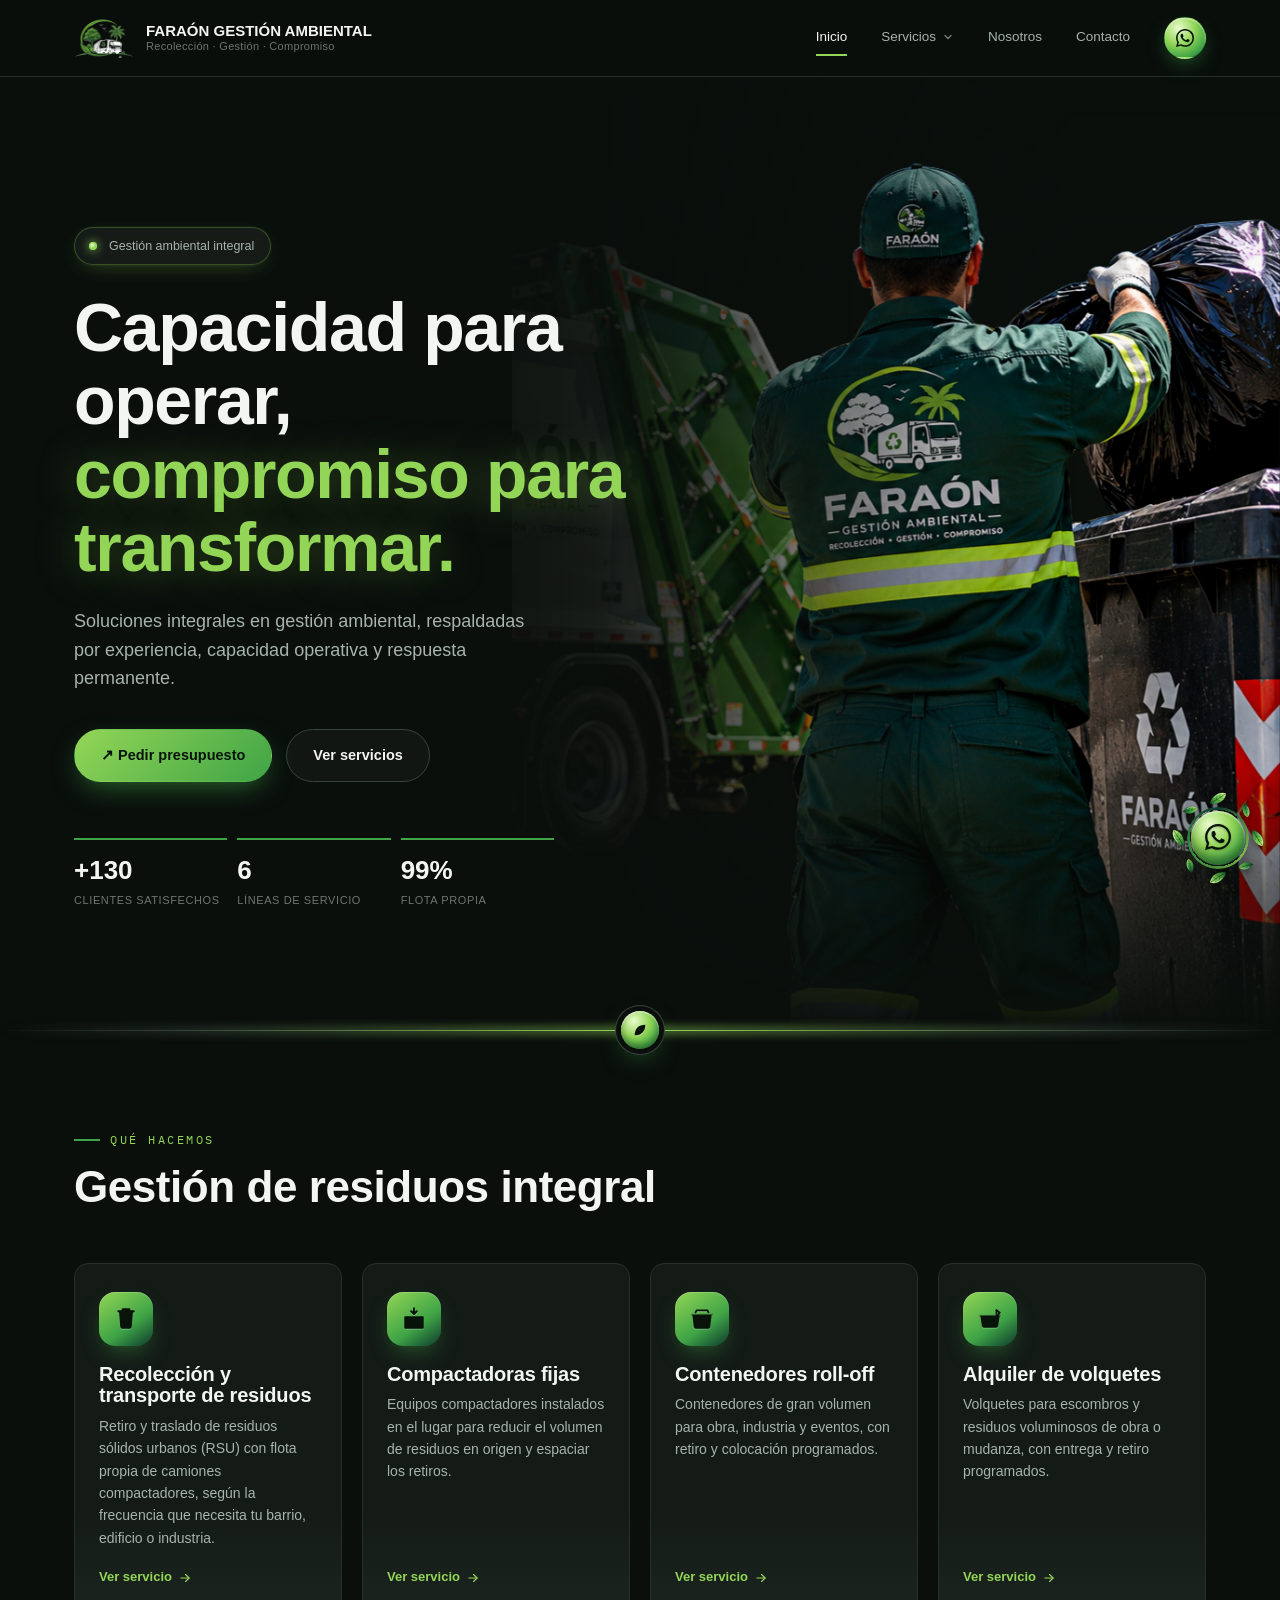
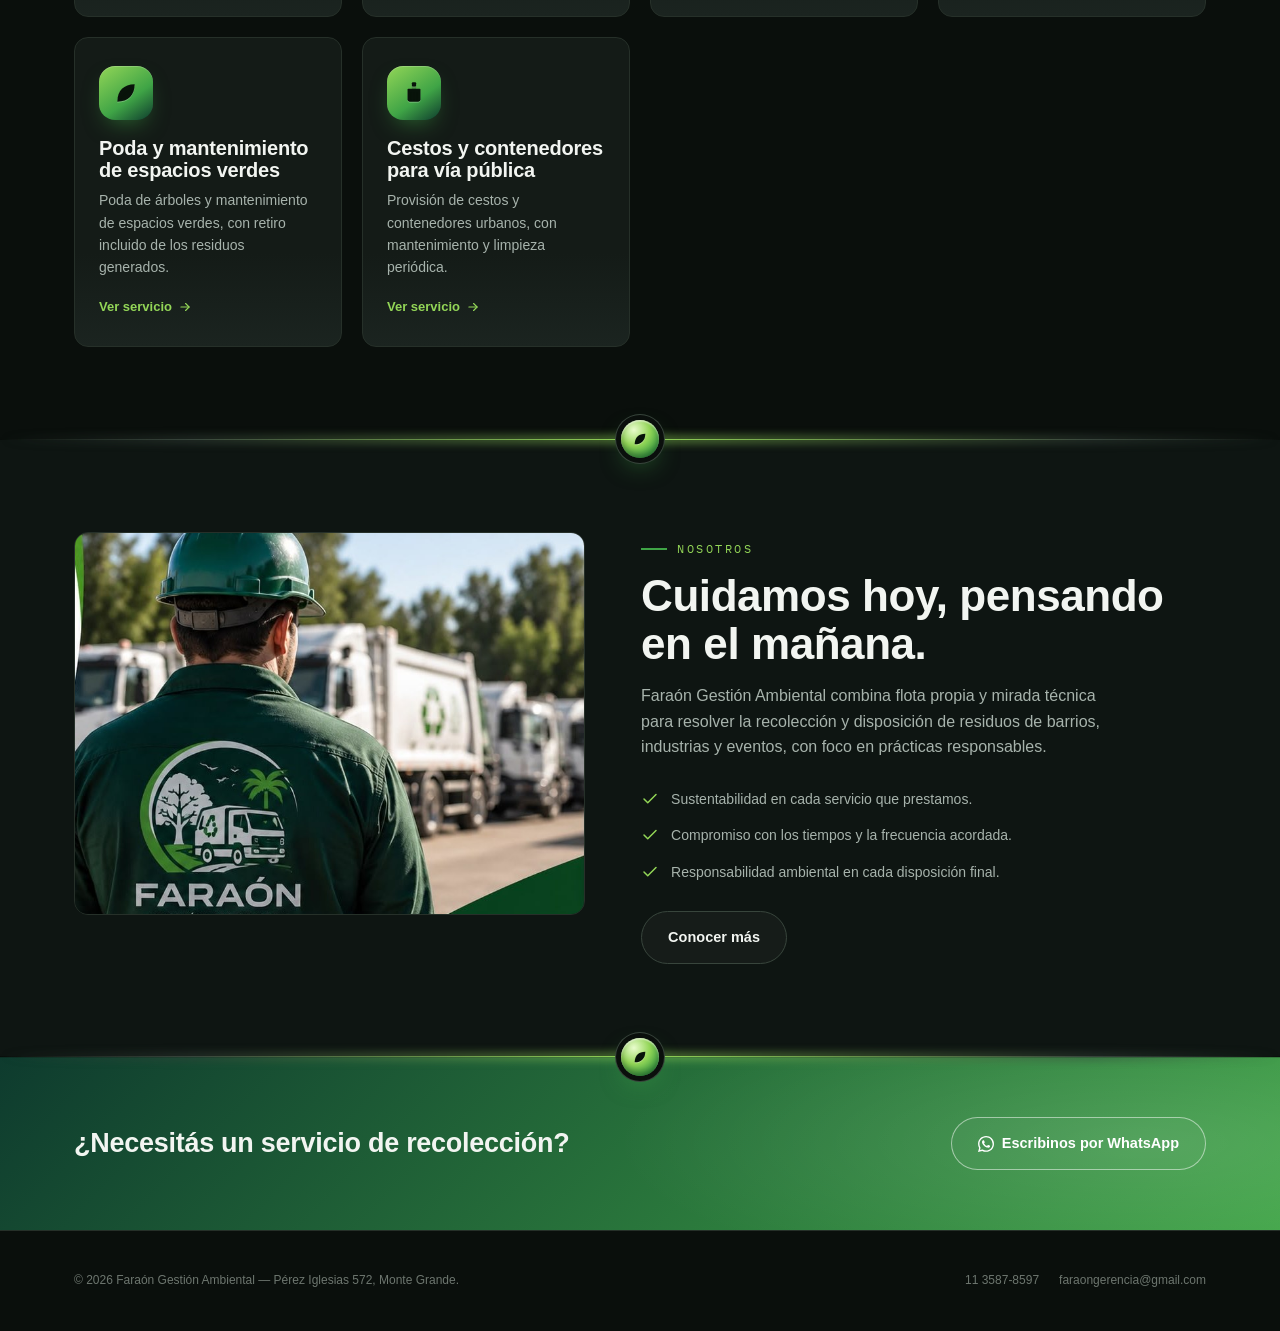
==== index.html @ 59bd4908 "Mejora la linea de tiempo de "Como trabajamos": los nodos quedan centrados sobre cada tarjeta (y el " ====
<!doctype html>
<html lang="es">
<head>
<meta charset="UTF-8" />
<meta name="viewport" content="width=device-width, initial-scale=1.0" />
<title>Faraón Gestión Ambiental — Recolección y gestión de residuos</title>
<meta name="description" content="Recolección y transporte de residuos sólidos urbanos (RSU), compactadoras fijas, contenedores roll-off, alquiler de volquetes y poda. Monte Grande, Buenos Aires." />
<link rel="icon" type="image/png" href="assets/logo-icon.png" />
<link rel="preconnect" href="https://fonts.googleapis.com" />
<link rel="preconnect" href="https://fonts.gstatic.com" crossorigin />
<link rel="stylesheet" href="https://api.fontshare.com/v2/css?f[]=clash-display@500,600,700&f[]=general-sans@400,500,600,700&display=swap" />
<link href="https://fonts.googleapis.com/css2?family=IBM+Plex+Mono:wght@500;600&display=swap" rel="stylesheet" />
<link rel="stylesheet" href="css/style.css?v=24" />
</head>
<body class="home">

<header class="site-header">
  <div class="container">
    <a href="index.html" class="brand">
      <img src="assets/logo-icon.png" alt="Faraón Gestión Ambiental" />
      <span class="brand-text">FARAÓN GESTIÓN AMBIENTAL<small>Recolección · Gestión · Compromiso</small></span>
    </a>
    <nav class="main-nav">
      <a href="index.html" class="active">Inicio</a>
      <a href="servicios.html">Servicios</a>
      <a href="nosotros.html">Nosotros</a>
      <a href="contacto.html">Contacto</a>
      <a href="https://wa.me/5491135878597" class="btn btn-primary nav-whatsapp" target="_blank" rel="noopener" aria-label="WhatsApp"><svg width="18" height="18" viewBox="0 0 24 24" fill="currentColor"><path d="M17.472 14.382c-.297-.149-1.758-.867-2.03-.967-.273-.099-.471-.148-.67.15-.197.297-.767.966-.94 1.164-.173.199-.347.223-.644.075-.297-.15-1.255-.463-2.39-1.475-.883-.788-1.48-1.761-1.653-2.059-.173-.297-.018-.458.13-.606.134-.133.298-.347.446-.52.149-.174.198-.298.298-.497.099-.198.05-.371-.025-.52-.075-.149-.669-1.612-.916-2.207-.242-.579-.487-.5-.669-.51-.173-.008-.371-.01-.57-.01-.198 0-.52.074-.792.372-.272.297-1.04 1.016-1.04 2.479 0 1.462 1.065 2.875 1.213 3.074.149.198 2.096 3.2 5.077 4.487.709.306 1.262.489 1.694.625.712.227 1.36.195 1.871.118.571-.085 1.758-.719 2.006-1.413.248-.694.248-1.289.173-1.413-.074-.124-.272-.198-.57-.347m-5.421 7.403h-.004a9.87 9.87 0 0 1-5.031-1.378l-.361-.214-3.741.982.998-3.648-.235-.374a9.86 9.86 0 0 1-1.51-5.26c.001-5.45 4.436-9.884 9.888-9.884 2.64 0 5.122 1.03 6.988 2.898a9.825 9.825 0 0 1 2.893 6.994c-.003 5.45-4.437 9.884-9.885 9.884M20.52 3.449C18.24 1.245 15.24 0 12.045 0 5.463 0 .102 5.36.1 11.943c0 2.105.549 4.16 1.595 5.976L0 24l6.335-1.652c1.746.943 3.706 1.444 5.71 1.444h.005c6.585 0 11.946-5.36 11.949-11.944 0-3.19-1.24-6.19-3.502-8.4"/></svg></a>
    </nav>
    <button class="nav-toggle" aria-label="Abrir menú">
      <svg width="20" height="20" viewBox="0 0 24 24" fill="none" stroke="currentColor" stroke-width="1.8" stroke-linecap="round"><line x1="3" y1="6" x2="21" y2="6"/><line x1="3" y1="12" x2="21" y2="12"/><line x1="3" y1="18" x2="21" y2="18"/></svg>
    </button>
  </div>
</header>

<section class="hero">
  <div class="hero-photo">
    <img src="assets/camion-obrero.png" alt="Camión recolector y operario de Faraón Gestión Ambiental trabajando" />
  </div>
  <div class="hero-photo-fade"></div>
  <div class="container">
    <div class="hero-content">
      <div class="pill-badge hero-enter" style="animation-delay:.05s"><span class="dot"></span>Gestión ambiental integral</div>
      <h1 class="hero-enter" style="animation-delay:.16s">Capacidad para operar,<br /><span>compromiso para transformar.</span></h1>
      <p class="lead hero-enter" style="animation-delay:.27s">Soluciones integrales en gestión ambiental, respaldadas por experiencia, capacidad operativa y respuesta permanente.</p>
      <div class="hero-actions hero-enter" style="animation-delay:.38s">
        <a href="contacto.html" class="btn btn-primary">↗ Pedir presupuesto</a>
        <a href="servicios.html" class="btn btn-ghost">Ver servicios</a>
      </div>
      <div class="hero-stats hero-enter" style="animation-delay:.49s">
        <div class="hero-stat"><div class="num" data-count-to="130" data-prefix="+">0</div><div class="label">Clientes satisfechos</div></div>
        <div class="hero-stat"><div class="num" data-count-to="6">0</div><div class="label">Líneas de servicio</div></div>
        <div class="hero-stat"><div class="num" data-count-to="100" data-suffix="%">0</div><div class="label">Flota propia</div></div>
      </div>
    </div>
  </div>
</section>

<section>
  <div class="container">
    <div class="section-head reveal">
      <div class="eyebrow">Qué hacemos</div>
      <h2>Gestión de residuos integral</h2>
    </div>
    <div class="services-grid">
      <a href="recoleccion-rsu.html" class="service-card reveal">
        <div class="icon-badge">
          <svg width="26" height="26" viewBox="0 0 24 24" fill="currentColor"><path d="M9 2h6a1 1 0 0 1 1 1v1h3a1 1 0 1 1 0 2h-.6l-1.1 13.2A2 2 0 0 1 15.3 21H8.7a2 2 0 0 1-2-1.8L5.6 6H5a1 1 0 1 1 0-2h3V3a1 1 0 0 1 1-1Z"/><path d="M9 9v9M12 9v9M15 9v9" stroke="rgba(8,19,10,.35)" stroke-width="1.4" stroke-linecap="round"/></svg>
        </div>
        <h3>Recolección y transporte de residuos</h3>
        <p>Retiro y traslado de residuos sólidos urbanos (RSU) con flota propia de camiones compactadores, según la frecuencia que necesita tu barrio, edificio o industria.</p>
        <span class="card-more">Ver servicio <svg width="14" height="14" viewBox="0 0 24 24" fill="none" stroke="currentColor" stroke-width="2" stroke-linecap="round" stroke-linejoin="round"><line x1="5" y1="12" x2="19" y2="12"/><polyline points="13 6 19 12 13 18"/></svg></span>
      </a>
      <a href="compactadoras-fijas.html" class="service-card reveal">
        <div class="icon-badge">
          <svg width="26" height="26" viewBox="0 0 24 24" fill="currentColor"><path d="M4 9.5h16a1 1 0 0 1 1 1V20a1 1 0 0 1-1 1H4a1 1 0 0 1-1-1v-9.5a1 1 0 0 1 1-1Z"/><rect x="5.5" y="11.5" width="13" height="2.4" rx=".7" fill="rgba(8,19,10,.45)"/><path d="M7 17.2h10M7 19h10" stroke="rgba(8,19,10,.3)" stroke-width="1.2" stroke-linecap="round"/><path d="M12 2v5.2M9.4 4.8 12 7.4l2.6-2.6" fill="none" stroke="currentColor" stroke-width="1.8" stroke-linecap="round" stroke-linejoin="round"/></svg>
        </div>
        <h3>Compactadoras fijas</h3>
        <p>Equipos compactadores instalados en el lugar para reducir el volumen de residuos en origen y espaciar los retiros.</p>
        <span class="card-more">Ver servicio <svg width="14" height="14" viewBox="0 0 24 24" fill="none" stroke="currentColor" stroke-width="2" stroke-linecap="round" stroke-linejoin="round"><line x1="5" y1="12" x2="19" y2="12"/><polyline points="13 6 19 12 13 18"/></svg></span>
      </a>
      <a href="contenedores-roll-off.html" class="service-card reveal">
        <div class="icon-badge">
          <svg width="26" height="26" viewBox="0 0 24 24" fill="currentColor"><path d="M3 8h18l-1.4 11.2A2 2 0 0 1 17.6 21H6.4a2 2 0 0 1-2-1.8L3 8Z"/><path d="M2 8h20" stroke="rgba(8,19,10,.4)" stroke-width="1.6"/><path d="M6 6l1-2h10l1 2" fill="none" stroke="currentColor" stroke-width="1.6" stroke-linecap="round" stroke-linejoin="round"/></svg>
        </div>
        <h3>Contenedores roll-off</h3>
        <p>Contenedores de gran volumen para obra, industria y eventos, con retiro y colocación programados.</p>
        <span class="card-more">Ver servicio <svg width="14" height="14" viewBox="0 0 24 24" fill="none" stroke="currentColor" stroke-width="2" stroke-linecap="round" stroke-linejoin="round"><line x1="5" y1="12" x2="19" y2="12"/><polyline points="13 6 19 12 13 18"/></svg></span>
      </a>
      <a href="alquiler-volquetes.html" class="service-card reveal">
        <div class="icon-badge">
          <svg width="26" height="26" viewBox="0 0 24 24" fill="currentColor"><path d="M3 9h18l-1.5 9.4A2 2 0 0 1 17.5 20h-11a2 2 0 0 1-2-1.6L3 9Z"/><path d="M2 9h20" stroke="rgba(8,19,10,.4)" stroke-width="1.6"/><path d="M18 4l3 2.2-1.6 2.4" fill="none" stroke="currentColor" stroke-width="1.7" stroke-linecap="round" stroke-linejoin="round"/><path d="M18 4v4.4" stroke="currentColor" stroke-width="1.7" stroke-linecap="round"/></svg>
        </div>
        <h3>Alquiler de volquetes</h3>
        <p>Volquetes para escombros y residuos voluminosos de obra o mudanza, con entrega y retiro programados.</p>
        <span class="card-more">Ver servicio <svg width="14" height="14" viewBox="0 0 24 24" fill="none" stroke="currentColor" stroke-width="2" stroke-linecap="round" stroke-linejoin="round"><line x1="5" y1="12" x2="19" y2="12"/><polyline points="13 6 19 12 13 18"/></svg></span>
      </a>
      <a href="poda-espacios-verdes.html" class="service-card reveal">
        <div class="icon-badge">
          <svg width="26" height="26" viewBox="0 0 24 24" fill="currentColor"><path d="M20 4C10 4 4 10 4 20c10 0 16-6 16-16Z"/><path d="M7 17 17 7" stroke="rgba(8,19,10,.35)" stroke-width="1.4" stroke-linecap="round" fill="none"/></svg>
        </div>
        <h3>Poda y mantenimiento de espacios verdes</h3>
        <p>Poda de árboles y mantenimiento de espacios verdes, con retiro incluido de los residuos generados.</p>
        <span class="card-more">Ver servicio <svg width="14" height="14" viewBox="0 0 24 24" fill="none" stroke="currentColor" stroke-width="2" stroke-linecap="round" stroke-linejoin="round"><line x1="5" y1="12" x2="19" y2="12"/><polyline points="13 6 19 12 13 18"/></svg></span>
      </a>
      <a href="contenedores-urbanos.html" class="service-card reveal">
        <div class="icon-badge">
          <svg width="26" height="26" viewBox="0 0 24 24" fill="currentColor"><rect x="10" y="2" width="4" height="4" rx="1"/><rect x="10" y="5" width="4" height="12" rx="1" fill="rgba(8,19,10,.25)"/><path d="M6 9a1 1 0 0 1 1-1h10a1 1 0 0 1 1 1v9a2 2 0 0 1-2 2H8a2 2 0 0 1-2-2Z"/><path d="M9 12v6M12 12v6M15 12v6" stroke="rgba(8,19,10,.35)" stroke-width="1.3" stroke-linecap="round"/></svg>
        </div>
        <h3>Cestos y contenedores para vía pública</h3>
        <p>Provisión de cestos y contenedores urbanos, con mantenimiento y limpieza periódica.</p>
        <span class="card-more">Ver servicio <svg width="14" height="14" viewBox="0 0 24 24" fill="none" stroke="currentColor" stroke-width="2" stroke-linecap="round" stroke-linejoin="round"><line x1="5" y1="12" x2="19" y2="12"/><polyline points="13 6 19 12 13 18"/></svg></span>
      </a>
    </div>
  </div>
</section>

<section class="alt">
  <div class="container about-grid">
    <div class="about-art reveal-scale">
      <img src="assets/nosotros-foto.jpg" alt="Operario de Faraón Gestión Ambiental frente a la flota de camiones recolectores" style="position:absolute; inset:0; width:100%; height:100%; object-fit:cover;" />
    </div>
    <div class="reveal">
      <div class="eyebrow">Nosotros</div>
      <h2>Cuidamos hoy, pensando en el mañana.</h2>
      <p style="margin-top:16px; max-width:460px;">Faraón Gestión Ambiental combina flota propia y mirada técnica para resolver la recolección y disposición de residuos de barrios, industrias y eventos, con foco en prácticas responsables.</p>
      <ul class="about-list">
        <li><svg width="18" height="18" viewBox="0 0 24 24" fill="none" stroke="currentColor" stroke-width="2" stroke-linecap="round" stroke-linejoin="round"><polyline points="20 6 9 17 4 12"/></svg> Sustentabilidad en cada servicio que prestamos.</li>
        <li><svg width="18" height="18" viewBox="0 0 24 24" fill="none" stroke="currentColor" stroke-width="2" stroke-linecap="round" stroke-linejoin="round"><polyline points="20 6 9 17 4 12"/></svg> Compromiso con los tiempos y la frecuencia acordada.</li>
        <li><svg width="18" height="18" viewBox="0 0 24 24" fill="none" stroke="currentColor" stroke-width="2" stroke-linecap="round" stroke-linejoin="round"><polyline points="20 6 9 17 4 12"/></svg> Responsabilidad ambiental en cada disposición final.</li>
      </ul>
      <a href="nosotros.html" class="btn btn-ghost" style="margin-top:28px;">Conocer más</a>
    </div>
  </div>
</section>

<section class="cta-strip">
  <div class="container reveal">
    <h2>¿Necesitás un servicio de recolección?</h2>
    <a href="https://wa.me/5491135878597" class="btn btn-ghost" target="_blank" rel="noopener"><svg width="16" height="16" viewBox="0 0 24 24" fill="currentColor"><path d="M17.472 14.382c-.297-.149-1.758-.867-2.03-.967-.273-.099-.471-.148-.67.15-.197.297-.767.966-.94 1.164-.173.199-.347.223-.644.075-.297-.15-1.255-.463-2.39-1.475-.883-.788-1.48-1.761-1.653-2.059-.173-.297-.018-.458.13-.606.134-.133.298-.347.446-.52.149-.174.198-.298.298-.497.099-.198.05-.371-.025-.52-.075-.149-.669-1.612-.916-2.207-.242-.579-.487-.5-.669-.51-.173-.008-.371-.01-.57-.01-.198 0-.52.074-.792.372-.272.297-1.04 1.016-1.04 2.479 0 1.462 1.065 2.875 1.213 3.074.149.198 2.096 3.2 5.077 4.487.709.306 1.262.489 1.694.625.712.227 1.36.195 1.871.118.571-.085 1.758-.719 2.006-1.413.248-.694.248-1.289.173-1.413-.074-.124-.272-.198-.57-.347m-5.421 7.403h-.004a9.87 9.87 0 0 1-5.031-1.378l-.361-.214-3.741.982.998-3.648-.235-.374a9.86 9.86 0 0 1-1.51-5.26c.001-5.45 4.436-9.884 9.888-9.884 2.64 0 5.122 1.03 6.988 2.898a9.825 9.825 0 0 1 2.893 6.994c-.003 5.45-4.437 9.884-9.885 9.884M20.52 3.449C18.24 1.245 15.24 0 12.045 0 5.463 0 .102 5.36.1 11.943c0 2.105.549 4.16 1.595 5.976L0 24l6.335-1.652c1.746.943 3.706 1.444 5.71 1.444h.005c6.585 0 11.946-5.36 11.949-11.944 0-3.19-1.24-6.19-3.502-8.4"/></svg> Escribinos por WhatsApp</a>
  </div>
</section>

<footer>
  <div class="container">
    <p>&copy; 2026 Faraón Gestión Ambiental — Pérez Iglesias 572, Monte Grande.</p>
    <div class="footer-links">
      <a href="tel:+541135878597">11 3587-8597</a>
      <a href="mailto:faraongerencia@gmail.com">faraongerencia@gmail.com</a>
    </div>
  </div>
</footer>

<script src="js/main.js?v=18"></script>
</body>
</html>
---- css/style.css ----
/* ============================================================
   Faraón Gestión Ambiental — sistema de diseño
   ============================================================ */

:root {
  --bg: #0a0f0c;
  --bg-alt: #0e1512;
  --surface: #141b17;
  --surface-2: #1b2420;
  --border: #263029;
  --border-strong: #38453c;
  --text: #f2f5f1;
  --text-dim: #a7b3ac;
  --text-faint: #6d766f;
  --accent: #3fa446;
  --accent-light: #93d657;
  --accent-dark: #0e3b2e;
  --accent-soft: rgba(63, 164, 70, 0.16);
  --glow: rgba(147, 214, 87, 0.5);

  --font-display: "Clash Display", "Montserrat", "Segoe UI", sans-serif;
  --font-body: "General Sans", "Open Sans", "Segoe UI", sans-serif;
  --font-mono: "IBM Plex Mono", ui-monospace, monospace;

  --container: 1180px;
  --radius: 14px;
  --ease-out: cubic-bezier(0.16, 1, 0.3, 1);
}

* {
  box-sizing: border-box;
}
html {
  scroll-behavior: smooth;
}
body {
  margin: 0;
  background: var(--bg);
  color: var(--text);
  font-family: var(--font-body);
  line-height: 1.6;
  -webkit-font-smoothing: antialiased;
  overflow-x: clip;
}
img {
  max-width: 100%;
  display: block;
}
a {
  color: inherit;
  text-decoration: none;
}
.container {
  max-width: var(--container);
  margin: 0 auto;
  padding: 0 24px;
  position: relative;
}
h1, h2, h3, h4 {
  font-family: var(--font-display);
  font-weight: 600;
  letter-spacing: -0.01em;
  margin: 0;
  line-height: 1.08;
}
h2 {
  font-size: clamp(30px, 4.4vw, 44px);
  text-transform: none;
}
h3 {
  font-size: 20px;
  text-transform: none;
}
p {
  color: var(--text-dim);
  margin: 0;
}
.eyebrow {
  font-family: var(--font-mono);
  font-size: 12px;
  letter-spacing: 2.5px;
  text-transform: uppercase;
  color: var(--accent-light);
  display: inline-flex;
  align-items: center;
  gap: 10px;
  margin-bottom: 14px;
}
.eyebrow::before {
  content: "";
  width: 26px;
  height: 2px;
  background: var(--accent);
}
.pill-badge {
  display: inline-flex;
  align-items: center;
  gap: 9px;
  padding: 8px 16px 8px 10px;
  border-radius: 100px;
  background: rgba(255, 255, 255, 0.05);
  border: 1px solid var(--border-strong);
  backdrop-filter: blur(6px);
  font-size: 12.5px;
  font-weight: 500;
  color: var(--text-dim);
  margin-bottom: 26px;
  position: relative;
  overflow: hidden;
  isolation: isolate;
  border-color: rgba(147, 214, 87, 0.28);
  box-shadow: 0 0 0 1px rgba(147, 214, 87, 0.04), 0 6px 22px -10px rgba(147, 214, 87, 0.45);
}
/* Brillo que recorre el cartel cada tanto */
.pill-badge::after {
  content: "";
  position: absolute;
  inset: 0;
  z-index: -1;
  background: linear-gradient(105deg, transparent 35%, rgba(147, 214, 87, 0.16) 50%, transparent 65%);
  transform: translateX(-120%);
  animation: pillSheen 5s ease-in-out 1.4s infinite;
}
/* Punto "En vivo": núcleo que late + dos ondas tipo radar */
.pill-badge .dot {
  position: relative;
  width: 8px;
  height: 8px;
  margin: 0 3px 0 4px;
  border-radius: 50%;
  background: radial-gradient(circle at 35% 30%, #effcd9, var(--accent-light) 55%, var(--accent) 100%);
  box-shadow: 0 0 8px 2px var(--glow);
  flex-shrink: 0;
  animation: liveBeat 2s ease-in-out infinite;
}
.pill-badge .dot::before,
.pill-badge .dot::after {
  content: "";
  position: absolute;
  inset: 0;
  border-radius: 50%;
  border: 1.5px solid var(--accent-light);
  animation: livePing 2s cubic-bezier(0, 0, 0.2, 1) infinite;
}
.pill-badge .dot::after {
  animation-delay: 1s;
}
@keyframes liveBeat {
  0%, 100% { transform: scale(1); box-shadow: 0 0 6px 1px var(--glow); opacity: 1; }
  50% { transform: scale(0.82); box-shadow: 0 0 14px 4px var(--glow); opacity: 0.75; }
}
@keyframes livePing {
  0% { transform: scale(1); opacity: 0.85; }
  100% { transform: scale(3.2); opacity: 0; }
}
@keyframes pillSheen {
  0% { transform: translateX(-120%); }
  45%, 100% { transform: translateX(120%); }
}
@media (prefers-reduced-motion: reduce) {
  .pill-badge::after,
  .pill-badge .dot,
  .pill-badge .dot::before,
  .pill-badge .dot::after {
    animation: none;
  }
}

/* ---- Botones ---- */
.btn {
  display: inline-flex;
  align-items: center;
  gap: 8px;
  padding: 14px 26px;
  border-radius: 100px;
  font-family: var(--font-display);
  font-weight: 600;
  font-size: 14.5px;
  letter-spacing: 0;
  text-transform: none;
  border: 1px solid transparent;
  cursor: pointer;
  transition: transform 0.2s var(--ease-out), filter 0.2s ease, background 0.2s ease, border-color 0.2s ease, box-shadow 0.2s ease;
}
.btn:active {
  transform: scale(0.96);
}
.btn-primary {
  background: linear-gradient(135deg, var(--accent-light), var(--accent));
  color: #08130a;
  box-shadow: 0 10px 28px -8px rgba(63, 164, 70, 0.65);
}
.btn-primary:hover {
  filter: brightness(1.08);
  transform: translateY(-2px);
  box-shadow: 0 14px 32px -8px rgba(63, 164, 70, 0.8);
}
.btn-ghost {
  background: rgba(255, 255, 255, 0.03);
  border-color: var(--border-strong);
  color: var(--text);
}
.btn-ghost:hover {
  border-color: var(--accent-light);
  color: var(--accent-light);
  transform: translateY(-2px);
}

/* ---- Header ---- */
.site-header {
  position: sticky;
  top: 0;
  z-index: 50;
  background: rgba(10, 15, 12, 0.78);
  backdrop-filter: blur(14px);
  border-bottom: 1px solid var(--border);
}
.site-header .container {
  display: flex;
  align-items: center;
  justify-content: space-between;
  height: 76px;
}
.brand {
  display: flex;
  align-items: center;
  gap: 12px;
}
.brand img {
  width: 60px;
  height: 60px;
}
.brand-text {
  font-family: var(--font-display);
  font-size: 15px;
  font-weight: 600;
  letter-spacing: 0;
  line-height: 1.2;
}
.brand-text small {
  display: block;
  font-family: var(--font-body);
  text-transform: none;
  font-size: 11px;
  color: var(--text-faint);
  letter-spacing: 0.3px;
  font-weight: 400;
}
.main-nav {
  display: flex;
  align-items: center;
  gap: 34px;
}
.main-nav a {
  font-size: 13.5px;
  font-weight: 500;
  text-transform: none;
  letter-spacing: 0;
  color: var(--text-dim);
  padding: 6px 0;
  border-bottom: 2px solid transparent;
  transition: color 0.15s ease, border-color 0.15s ease;
}
.main-nav a:hover,
.main-nav a.active {
  color: var(--text);
  border-color: var(--accent-light);
}
.main-nav a.nav-whatsapp {
  width: 42px;
  height: 42px;
  padding: 0;
  border-radius: 50%;
  display: inline-flex;
  align-items: center;
  justify-content: center;
  background: radial-gradient(circle at 34% 26%, #e9fccd, var(--accent-light) 42%, var(--accent) 76%, var(--accent-dark) 100%);
  color: #08130a;
  box-shadow: 0 8px 20px -6px rgba(63, 164, 70, 0.6), inset 0 1px 1px rgba(255, 255, 255, 0.5);
  transition: transform 0.2s var(--ease-out), box-shadow 0.2s ease;
}
.main-nav a.nav-whatsapp:hover {
  color: #08130a;
  border-color: transparent;
  transform: translateY(-2px) scale(1.06);
  box-shadow: 0 12px 26px -6px rgba(63, 164, 70, 0.75), inset 0 1px 1px rgba(255, 255, 255, 0.55);
}

/* ---- Desplegable de Servicios ---- */
.nav-dropdown {
  position: relative;
}
.nav-dropdown-toggle {
  display: inline-flex;
  align-items: center;
  gap: 6px;
  background: none;
  border: none;
  border-bottom: 2px solid transparent;
  padding: 6px 0;
  font: inherit;
  font-size: 13.5px;
  font-weight: 500;
  color: var(--text-dim);
  cursor: pointer;
  transition: color 0.15s ease, border-color 0.15s ease;
}
.nav-dropdown-toggle:hover,
.nav-dropdown-toggle.active,
.nav-dropdown.open .nav-dropdown-toggle {
  color: var(--text);
}
.nav-dropdown-toggle.active {
  border-color: var(--accent-light);
}
.nav-dropdown-toggle .chev {
  transition: transform 0.35s var(--ease-out);
  opacity: 0.7;
}
.nav-dropdown.open .chev {
  transform: rotate(180deg);
  opacity: 1;
  color: var(--accent-light);
}
.nav-dropdown-panel {
  position: absolute;
  top: calc(100% + 18px);
  left: 50%;
  width: 330px;
  transform: translate(-50%, -10px) scale(0.97);
  transform-origin: top center;
  opacity: 0;
  visibility: hidden;
  pointer-events: none;
  transition: opacity 0.25s ease, transform 0.4s var(--ease-out), visibility 0s linear 0.4s;
  z-index: 70;
}
.nav-dropdown.open .nav-dropdown-panel {
  opacity: 1;
  visibility: visible;
  pointer-events: auto;
  transform: translate(-50%, 0) scale(1);
  transition: opacity 0.25s ease, transform 0.4s var(--ease-out), visibility 0s;
}
/* Flechita que conecta el panel con "Servicios" */
.nav-dropdown-panel::before {
  content: "";
  position: absolute;
  top: -6px;
  left: 50%;
  width: 12px;
  height: 12px;
  background: #121a15;
  border-left: 1px solid var(--border-strong);
  border-top: 1px solid var(--border-strong);
  transform: translateX(-50%) rotate(45deg);
}
.nav-dropdown-inner {
  position: relative;
  padding: 10px;
  border-radius: var(--radius);
  background: linear-gradient(180deg, rgba(20, 29, 23, 0.97), rgba(12, 18, 14, 0.97));
  border: 1px solid var(--border-strong);
  box-shadow: 0 24px 60px -18px rgba(0, 0, 0, 0.8), 0 0 0 1px rgba(147, 214, 87, 0.04),
    inset 0 1px 0 rgba(255, 255, 255, 0.04);
  backdrop-filter: blur(16px);
  overflow: hidden;
}
/* Línea de brillo verde arriba */
.nav-dropdown-inner::before {
  content: "";
  position: absolute;
  top: 0;
  left: 18%;
  right: 18%;
  height: 1px;
  background: linear-gradient(90deg, transparent, var(--accent-light), transparent);
  opacity: 0.7;
}
.nav-dropdown-label {
  font-family: var(--font-mono);
  font-size: 10.5px;
  letter-spacing: 1.4px;
  text-transform: uppercase;
  color: var(--text-faint);
  padding: 8px 12px 10px;
}
.main-nav .nav-dropdown-inner a {
  position: relative;
  display: flex;
  align-items: center;
  gap: 12px;
  padding: 8px 12px 8px 8px;
  border: none;
  border-radius: 10px;
  color: var(--text-dim);
  font-size: 14px;
  opacity: 0;
  transform: translateY(-6px);
  transition: background 0.2s ease, color 0.2s ease, opacity 0.3s ease, transform 0.4s var(--ease-out);
}
.nav-dropdown.open .nav-dropdown-inner a {
  opacity: 1;
  transform: none;
  transition-delay: 0s, 0s, calc(0.06s + var(--d) * 0.04s), calc(0.06s + var(--d) * 0.04s);
}
/* Mini badge glossy con el ícono de cada servicio */
.dd-icon {
  position: relative;
  width: 32px;
  height: 32px;
  flex-shrink: 0;
  border-radius: 10px;
  display: flex;
  align-items: center;
  justify-content: center;
  color: #08130a;
  background: radial-gradient(circle at 30% 22%, #e9fccd, var(--accent-light) 40%, var(--accent) 78%, var(--accent-dark) 120%);
  box-shadow: 0 6px 14px -6px rgba(63, 164, 70, 0.7), inset 0 1px 1px rgba(255, 255, 255, 0.55),
    inset 0 -2px 3px rgba(8, 19, 10, 0.25);
  transition: transform 0.35s var(--ease-out), box-shadow 0.25s ease;
}
/* Reflejo superior tipo vidrio */
.dd-icon::after {
  content: "";
  position: absolute;
  inset: 1px 3px auto;
  height: 45%;
  border-radius: 9px 9px 12px 12px;
  background: linear-gradient(180deg, rgba(255, 255, 255, 0.35), rgba(255, 255, 255, 0));
  pointer-events: none;
}
.dd-icon svg {
  position: relative;
  z-index: 1;
  filter: drop-shadow(0 1px 0 rgba(255, 255, 255, 0.3));
}
.nav-dropdown-inner a:hover .dd-icon,
.nav-dropdown-inner a:focus-visible .dd-icon {
  transform: rotate(-8deg) scale(1.08);
  box-shadow: 0 8px 18px -6px rgba(147, 214, 87, 0.85), inset 0 1px 1px rgba(255, 255, 255, 0.6),
    inset 0 -2px 3px rgba(8, 19, 10, 0.25);
}
.dd-title {
  flex: 1;
}
.dd-num {
  font-family: var(--font-mono);
  font-size: 10.5px;
  font-weight: 600;
  color: var(--text-faint);
  transition: opacity 0.2s ease, transform 0.25s var(--ease-out);
}
.dd-arrow {
  position: absolute;
  right: 14px;
  opacity: 0;
  transform: translateX(-6px);
  color: var(--accent-light);
  transition: opacity 0.2s ease, transform 0.25s var(--ease-out);
}
.nav-dropdown-inner a:hover .dd-num,
.nav-dropdown-inner a:focus-visible .dd-num {
  opacity: 0;
  transform: translateX(6px);
}
.main-nav .nav-dropdown-inner a:hover,
.main-nav .nav-dropdown-inner a:focus-visible {
  background: var(--accent-soft);
  color: var(--text);
}
.nav-dropdown-inner a:hover .dd-arrow,
.nav-dropdown-inner a:focus-visible .dd-arrow {
  opacity: 1;
  transform: none;
}
.main-nav .nav-dropdown-inner a.dd-all {
  justify-content: center;
  margin-top: 6px;
  padding: 12px;
  border-top: 1px solid var(--border);
  border-radius: 0 0 8px 8px;
  font-size: 13px;
  font-weight: 600;
  color: var(--accent-light);
}
.main-nav .nav-dropdown-inner a.dd-all:hover {
  background: var(--accent-soft);
  color: var(--text);
}
.service-row {
  scroll-margin-top: 96px;
}
.service-row:target {
  box-shadow: inset 3px 0 0 var(--accent-light);
}

.nav-toggle {
  display: none;
  background: none;
  border: 1px solid var(--border-strong);
  border-radius: 6px;
  width: 40px;
  height: 40px;
  color: var(--text);
  align-items: center;
  justify-content: center;
}

/* ============================================================
   Hero: foto real (camión + operario) de fondo, con degradé para
   que se integre al fondo oscuro y el texto quede legible.
   ============================================================ */
.hero {
  position: relative;
  overflow: hidden;
  padding: 150px 0 120px;
  border-bottom: 1px solid var(--border);
  min-height: 92vh;
  display: flex;
  align-items: center;
  background: var(--bg);
}
.hero-photo {
  position: absolute;
  inset: 0;
  z-index: 0;
}
.hero-photo img {
  position: absolute;
  top: 0;
  bottom: 0;
  right: 0;
  left: 40%;
  width: 60%;
  height: 100%;
  object-fit: cover;
  object-position: bottom right;
  filter: saturate(1.05) contrast(1.03);
  transform: translateZ(0);
}
.hero-photo-fade {
  position: absolute;
  inset: 0;
  z-index: 1;
  pointer-events: none;
  background:
    linear-gradient(90deg, var(--bg) 0%, var(--bg) 34%, rgba(10, 15, 12, 0.94) 47%, rgba(10, 15, 12, 0.62) 60%, rgba(10, 15, 12, 0.15) 74%, transparent 84%),
    linear-gradient(180deg, rgba(10, 15, 12, 0.25) 0%, transparent 22%, transparent 72%, var(--bg) 100%);
}

.hero .container {
  position: relative;
  z-index: 2;
  width: 100%;
}
.hero-content {
  max-width: 600px;
}
.hero h1 {
  font-size: clamp(40px, 6vw, 68px);
  margin-bottom: 22px;
  letter-spacing: -0.02em;
}
.hero h1 span {
  color: var(--accent-light);
  text-shadow: 0 0 40px rgba(147, 214, 87, 0.35);
}
.hero p.lead {
  font-size: 18px;
  max-width: 480px;
  margin-bottom: 36px;
  color: var(--text-dim);
}
.hero-actions {
  display: flex;
  gap: 14px;
  flex-wrap: wrap;
}
.hero-stats {
  display: grid;
  grid-template-columns: repeat(3, 1fr);
  gap: 10px;
  margin-top: 56px;
  max-width: 480px;
}
.hero-stat {
  border-top: 2px solid var(--accent);
  padding-top: 10px;
}
.hero-stat .num {
  font-family: var(--font-display);
  font-size: 26px;
  font-weight: 600;
}
.hero-stat .label {
  font-size: 11px;
  color: var(--text-faint);
  text-transform: uppercase;
  letter-spacing: 0.6px;
}

/* entrada escalonada del contenido del hero (sin depender de scroll) */
.hero-enter {
  opacity: 0;
  transform: translateY(18px);
  animation: heroEnter 0.9s var(--ease-out) forwards;
}
@keyframes heroEnter {
  to { opacity: 1; transform: translateY(0); }
}

/* ---- Sistema de aparición por sección (scroll reveal) ---- */
.reveal {
  opacity: 0;
  transform: translateY(28px);
  transition: opacity 0.8s var(--ease-out), transform 0.8s var(--ease-out);
  transition-delay: calc(var(--i, 0) * 90ms);
}
.reveal.visible {
  opacity: 1;
  transform: translateY(0);
}
.reveal-scale {
  opacity: 0;
  transform: scale(0.94);
  transition: opacity 0.8s var(--ease-out), transform 0.8s var(--ease-out);
  transition-delay: calc(var(--i, 0) * 90ms);
}
.reveal-scale.visible {
  opacity: 1;
  transform: scale(1);
}

@media (prefers-reduced-motion: reduce) {
  .leaf, .bird, .hero-scene-world, .reveal, .reveal-scale, .hero-enter {
    animation: none !important;
    transition: none !important;
    opacity: 1 !important;
    transform: none !important;
  }
}

/* ---- Banner de página interna ---- */
.page-hero {
  position: relative;
  overflow: hidden;
  padding: 76px 0 60px;
  border-bottom: 1px solid var(--border);
  background:
    radial-gradient(ellipse 70% 100% at 15% 0%, rgba(63, 164, 70, 0.16), transparent 65%),
    var(--bg);
}
.page-hero .container {
  position: relative;
}
.page-hero p {
  max-width: 520px;
  margin-top: 14px;
  font-size: 15.5px;
}

/* ---- Secciones genéricas ---- */
section {
  padding: 92px 0;
}
.section-head {
  max-width: 640px;
  margin-bottom: 52px;
}
.section-head.center {
  margin-left: auto;
  margin-right: auto;
  text-align: center;
}
.alt {
  background: var(--bg-alt);
  border-top: 1px solid var(--border);
  border-bottom: 1px solid var(--border);
}

/* ---- Insignias de ícono (badges premium con degradé) ---- */
.icon-badge {
  width: 54px;
  height: 54px;
  border-radius: 16px;
  background: linear-gradient(145deg, var(--accent-light), var(--accent) 60%, var(--accent-dark));
  display: flex;
  align-items: center;
  justify-content: center;
  box-shadow: 0 10px 22px -8px rgba(63, 164, 70, 0.55), inset 0 1px 0 rgba(255, 255, 255, 0.2);
  margin-bottom: 18px;
  flex-shrink: 0;
  transition: transform 0.3s var(--ease-out);
}
.icon-badge svg {
  color: #08130a;
  filter: drop-shadow(0 1px 0 rgba(255, 255, 255, 0.25));
}
.service-card:hover .icon-badge,
.value-card:hover .icon-badge {
  transform: rotate(-6deg) scale(1.06);
}

/* ---- Cards de servicio ---- */
.services-grid {
  display: grid;
  grid-template-columns: repeat(auto-fit, minmax(230px, 1fr));
  gap: 20px;
}
.service-card {
  background: linear-gradient(180deg, var(--surface), var(--surface) 70%, var(--surface-2));
  border: 1px solid var(--border);
  border-radius: var(--radius);
  padding: 28px 24px;
  transition: border-color 0.25s ease, transform 0.3s var(--ease-out), box-shadow 0.3s ease;
  position: relative;
  overflow: hidden;
}
.service-card::before {
  content: "";
  position: absolute;
  inset: 0;
  background: radial-gradient(160px 120px at var(--mx, 50%) var(--my, 0%), rgba(147, 214, 87, 0.12), transparent 70%);
  opacity: 0;
  transition: opacity 0.3s ease;
  pointer-events: none;
}
.service-card:hover::before {
  opacity: 1;
}
.service-card:hover {
  border-color: var(--accent);
  transform: translateY(-5px);
  box-shadow: 0 20px 40px -16px rgba(0, 0, 0, 0.5);
}
.service-card h3 {
  margin-bottom: 8px;
}
.service-card p {
  font-size: 14px;
}

/* ---- Nosotros ---- */
.about-grid {
  display: grid;
  grid-template-columns: 0.95fr 1.05fr;
  gap: 56px;
  align-items: start;
}
.about-art {
  aspect-ratio: 4 / 3;
  border-radius: var(--radius);
  border: 1px solid var(--border);
  background: var(--surface);
  position: relative;
  overflow: hidden;
}
.about-art svg {
  position: absolute;
  inset: 0;
  width: 100%;
  height: 100%;
}
.about-list {
  list-style: none;
  margin: 28px 0 0;
  padding: 0;
  display: flex;
  flex-direction: column;
  gap: 14px;
}
.about-list li {
  display: flex;
  gap: 12px;
  align-items: flex-start;
  font-size: 14px;
  color: var(--text-dim);
}
.about-list svg {
  flex-shrink: 0;
  color: var(--accent-light);
  margin-top: 2px;
}

.value-card {
  transition: transform 0.3s var(--ease-out);
}

/* ---- Franja de contacto rápido ---- */
.cta-strip {
  position: relative;
  overflow: hidden;
  background: linear-gradient(135deg, var(--accent-dark), var(--accent));
  padding: 60px 0;
}
.cta-strip::before {
  content: "";
  position: absolute;
  inset: 0;
  background: radial-gradient(ellipse 60% 120% at 90% 50%, rgba(255, 255, 255, 0.12), transparent 70%);
}
.cta-strip .container {
  display: flex;
  align-items: center;
  justify-content: space-between;
  flex-wrap: wrap;
  gap: 24px;
}
.cta-strip h2 {
  font-size: 27px;
}
.cta-strip .btn-ghost {
  border-color: rgba(255, 255, 255, 0.5);
  color: #fff;
}
.cta-strip .btn-ghost:hover {
  border-color: #fff;
  color: #fff;
  background: rgba(255, 255, 255, 0.12);
}

/* ---- Contacto ---- */
.contact-grid {
  display: grid;
  grid-template-columns: 0.9fr 1.1fr;
  gap: 40px;
}
.contact-card {
  background: var(--surface);
  border: 1px solid var(--border);
  border-radius: var(--radius);
  padding: 32px;
}
.contact-row {
  display: flex;
  gap: 14px;
  padding: 16px 0;
  border-bottom: 1px solid var(--border);
}
.contact-row:last-child {
  border-bottom: none;
}
.contact-row svg {
  flex-shrink: 0;
  color: var(--accent-light);
  margin-top: 2px;
}
.contact-row .label {
  font-size: 11px;
  text-transform: uppercase;
  letter-spacing: 0.6px;
  color: var(--text-faint);
  margin-bottom: 3px;
}
.contact-row .value {
  font-size: 15px;
  color: var(--text);
}
.map-frame {
  border-radius: var(--radius);
  overflow: hidden;
  border: 1px solid var(--border);
  min-height: 340px;
  filter: grayscale(0.4) invert(0.92) contrast(0.9);
}
.map-frame iframe {
  width: 100%;
  height: 100%;
  min-height: 340px;
  border: 0;
  display: block;
}

/* ---- Footer ---- */
footer {
  border-top: 1px solid var(--border);
  padding: 40px 0;
}
footer .container {
  display: flex;
  justify-content: space-between;
  align-items: center;
  flex-wrap: wrap;
  gap: 16px;
}
footer p {
  font-size: 12px;
  color: var(--text-faint);
}
.footer-links {
  display: flex;
  gap: 20px;
}
.footer-links a {
  font-size: 12px;
  color: var(--text-faint);
}
.footer-links a:hover {
  color: var(--accent-light);
}

/* ---- Responsive ---- */
@media (max-width: 860px) {
  .main-nav {
    position: fixed;
    top: 76px;
    left: 0;
    right: 0;
    height: calc(100vh - 76px);
    z-index: 60;
    background: var(--bg);
    flex-direction: column;
    align-items: flex-start;
    padding: 24px;
    gap: 4px;
    /* se oculta recortándolo en su lugar (no corriéndolo fuera de pantalla),
       así no agranda el ancho de la página en celulares */
    clip-path: inset(0 0 0 100%);
    visibility: hidden;
    transition: clip-path 0.3s var(--ease-out), visibility 0s linear 0.3s;
    border-top: 1px solid var(--border);
    overflow-y: auto;
  }
  .main-nav.open {
    clip-path: inset(0 0 0 0);
    visibility: visible;
    transition: clip-path 0.3s var(--ease-out), visibility 0s;
  }
  .main-nav a {
    width: 100%;
    padding: 14px 4px;
    border-bottom: 1px solid var(--border);
  }
  /* En celular, el desplegable pasa a ser un acordeón dentro del menú */
  .nav-dropdown {
    width: 100%;
    border-bottom: 1px solid var(--border);
  }
  .nav-dropdown-toggle {
    width: 100%;
    justify-content: space-between;
    padding: 14px 4px;
    border-bottom: none;
    font-size: 13.5px;
  }
  .nav-dropdown-panel,
  .nav-dropdown.open .nav-dropdown-panel {
    position: static;
    width: auto;
    transform: none;
    opacity: 1;
    visibility: visible;
    pointer-events: auto;
    display: grid;
    grid-template-rows: 0fr;
    transition: grid-template-rows 0.4s var(--ease-out);
  }
  .nav-dropdown.open .nav-dropdown-panel {
    grid-template-rows: 1fr;
  }
  .nav-dropdown-panel::before {
    display: none;
  }
  .nav-dropdown-inner {
    min-height: 0;
    padding: 0;
    border: none;
    box-shadow: none;
    background: none;
    backdrop-filter: none;
  }
  .nav-dropdown.open .nav-dropdown-inner {
    padding-bottom: 10px;
  }
  .nav-dropdown-inner::before,
  .nav-dropdown-label {
    display: none;
  }
  .main-nav .nav-dropdown-inner a {
    padding: 11px 8px;
  }
  .nav-toggle {
    display: flex;
  }
  .hero {
    min-height: auto;
    padding: 120px 0 80px;
  }
  .hero-photo img {
    left: 0;
    width: 100%;
    height: 60%;
    opacity: 0.55;
  }
  .hero-photo-fade {
    background:
      linear-gradient(180deg, var(--bg) 0%, rgba(10, 15, 12, 0.55) 30%, rgba(10, 15, 12, 0.55) 55%, var(--bg) 100%);
  }
  .about-grid,
  .contact-grid {
    grid-template-columns: 1fr;
  }
  .whatsapp-float {
    right: 16px;
    bottom: 16px;
    width: 52px;
    height: 52px;
  }
}

/* ---- Botón flotante de WhatsApp ---- */
.whatsapp-float {
  position: fixed;
  right: 28px;
  bottom: 28px;
  z-index: 90;
  width: 68px;
  height: 68px;
  display: flex;
  align-items: center;
  justify-content: center;
}

/* pulsos tipo radar, escalonados */
.wa-pulse {
  position: absolute;
  inset: 4px;
  border-radius: 50%;
  border: 1.5px solid var(--accent-light);
  opacity: 0;
  animation: waPulseRing 3s cubic-bezier(0.2, 0.6, 0.4, 1) infinite;
}
.wa-pulse-2 {
  animation-delay: 1.5s;
}

/* anillo con degradé cónico girando */
.wa-ring {
  position: absolute;
  inset: 3px;
  border-radius: 50%;
  z-index: 1;
  background: conic-gradient(from 0deg, var(--accent-dark), var(--accent-light), var(--accent), var(--accent-dark));
  animation: waRingSpin 5s linear infinite;
  -webkit-mask: radial-gradient(farthest-side, transparent calc(100% - 2.5px), #000 calc(100% - 2.5px));
  mask: radial-gradient(farthest-side, transparent calc(100% - 2.5px), #000 calc(100% - 2.5px));
}

/* hojas verdes orbitando alrededor del botón */
.wa-leaves {
  position: absolute;
  inset: -18px;
  width: calc(100% + 36px);
  height: calc(100% + 36px);
  z-index: 0;
  overflow: visible;
  pointer-events: none;
  animation: waRingSpin 14s linear infinite;
  filter: drop-shadow(0 2px 3px rgba(4, 12, 6, 0.55));
  will-change: transform;
}
.wa-leaves .vein {
  fill: none;
  stroke: rgba(8, 30, 14, 0.55);
  stroke-width: 0.7;
  stroke-linecap: round;
}
.wa-leaves .vein-side {
  stroke-width: 0.5;
  stroke: rgba(8, 30, 14, 0.4);
}
.wa-leaves .shine {
  fill: none;
  stroke: rgba(255, 255, 255, 0.45);
  stroke-width: 0.8;
  stroke-linecap: round;
}
/* al pasar el mouse, todo lo que gira se detiene */
.whatsapp-float:hover .wa-leaves,
.whatsapp-float:hover .wa-ring,
.whatsapp-float:focus-visible .wa-leaves,
.whatsapp-float:focus-visible .wa-ring {
  animation-play-state: paused;
}

/* núcleo del botón: degradé radial glossy + sombras internas para dar profundidad */
.wa-core {
  position: relative;
  z-index: 2;
  width: 54px;
  height: 54px;
  border-radius: 50%;
  display: flex;
  align-items: center;
  justify-content: center;
  color: #08130a;
  background: radial-gradient(circle at 34% 26%, #e9fccd, var(--accent-light) 42%, var(--accent) 76%, var(--accent-dark) 100%);
  box-shadow:
    0 12px 26px -6px rgba(8, 26, 12, 0.55),
    inset 0 1.5px 1.5px rgba(255, 255, 255, 0.55),
    inset 0 -7px 10px rgba(8, 19, 10, 0.4);
  transition: transform 0.3s var(--ease-out), box-shadow 0.3s ease;
}
.wa-core svg {
  filter: drop-shadow(0 1px 1px rgba(8, 19, 10, 0.25));
  transform: translateY(-1px);
}
.whatsapp-float:hover .wa-core {
  transform: scale(1.08);
  box-shadow:
    0 16px 32px -6px rgba(8, 26, 12, 0.65),
    inset 0 1.5px 1.5px rgba(255, 255, 255, 0.6),
    inset 0 -7px 10px rgba(8, 19, 10, 0.4);
}
.whatsapp-float:active .wa-core {
  transform: scale(0.96);
}

@keyframes waPulseRing {
  0% { transform: scale(0.82); opacity: 0.7; }
  75% { opacity: 0; }
  100% { transform: scale(1.55); opacity: 0; }
}
@keyframes waRingSpin {
  to { transform: rotate(360deg); }
}

@media (max-width: 860px) {
  .whatsapp-float {
    right: 18px;
    bottom: 18px;
    width: 58px;
    height: 58px;
  }
  .wa-core {
    width: 46px;
    height: 46px;
  }
  .wa-leaves {
    inset: -15px;
    width: calc(100% + 30px);
    height: calc(100% + 30px);
  }
}

@media (prefers-reduced-motion: reduce) {
  .wa-pulse,
  .wa-ring {
    animation: none;
    opacity: 0;
  }
  .wa-leaves {
    animation: none;
  }
}

/* ============================================================
   Transición entre secciones (solo Inicio): la línea se dibuja
   desde el centro, aparece un emblema con hoja, sale una ráfaga
   de hojas y la sección siguiente se "abre" como una hoja
   ============================================================ */
body.home .hero,
body.home .alt {
  border-top: none;
  border-bottom: none;
}
.leaf-divider {
  position: relative;
  z-index: 5;
  height: 1px;
  display: flex;
  align-items: center;
  justify-content: center;
  pointer-events: none;
}
.ld-line {
  position: absolute;
  top: 0;
  width: 50%;
  height: 1px;
  transform: scaleX(0);
  transition: transform 1.1s var(--ease-out) 0.15s;
}
.ld-line-l {
  right: 50%;
  transform-origin: right center;
  background: linear-gradient(90deg, transparent, var(--border-strong) 30%, var(--accent-light));
}
.ld-line-r {
  left: 50%;
  transform-origin: left center;
  background: linear-gradient(270deg, transparent, var(--border-strong) 30%, var(--accent-light));
}
.ld-line::after {
  content: "";
  position: absolute;
  inset: -3px 0;
  background: inherit;
  filter: blur(4px);
  opacity: 0.6;
}
.leaf-divider.on .ld-line {
  transform: scaleX(1);
}
.ld-emblem {
  position: relative;
  z-index: 2;
  width: 38px;
  height: 38px;
  border-radius: 50%;
  display: flex;
  align-items: center;
  justify-content: center;
  color: #08130a;
  background: radial-gradient(circle at 34% 26%, #e9fccd, var(--accent-light) 42%, var(--accent) 76%, var(--accent-dark) 100%);
  box-shadow: 0 0 0 5px var(--bg), 0 0 0 6px var(--border-strong), 0 10px 26px -6px rgba(63, 164, 70, 0.7),
    inset 0 1.5px 1.5px rgba(255, 255, 255, 0.55), inset 0 -4px 6px rgba(8, 19, 10, 0.35);
  transform: scale(0) rotate(-90deg);
  transition: transform 0.7s cubic-bezier(0.34, 1.56, 0.64, 1);
}
.ld-emblem svg {
  filter: drop-shadow(0 1px 0 rgba(255, 255, 255, 0.3));
}
.leaf-divider.on .ld-emblem {
  transform: scale(1) rotate(0);
  animation: ldGlow 1.6s ease-out 0.5s;
}
.ld-burst {
  position: absolute;
  left: 50%;
  top: 0;
  width: 0;
  height: 0;
}
.ld-leaf {
  position: absolute;
  left: 0;
  top: 0;
  width: 24px;
  height: 24px;
  opacity: 0;
  filter: drop-shadow(0 2px 3px rgba(4, 12, 6, 0.55));
}
.ld-leaf .vein {
  fill: none;
  stroke: rgba(8, 30, 14, 0.5);
  stroke-width: 0.7;
  stroke-linecap: round;
}
.leaf-divider.on .ld-leaf {
  animation: ldBurst 2.2s cubic-bezier(0.22, 0.8, 0.3, 1) calc(0.25s + var(--delay)) forwards;
}
@keyframes ldBurst {
  0% { transform: translate(-50%, -50%) scale(0.2) rotate(0); opacity: 0; }
  12% { opacity: 1; }
  70% { opacity: 1; }
  100% {
    transform: translate(calc(-50% + var(--tx)), calc(-50% + var(--ty))) scale(var(--s)) rotate(var(--r));
    opacity: 0;
  }
}
@keyframes ldGlow {
  0% { box-shadow: 0 0 0 5px var(--bg), 0 0 0 6px var(--border-strong), 0 0 0 6px rgba(147, 214, 87, 0.6), inset 0 1.5px 1.5px rgba(255, 255, 255, 0.55), inset 0 -4px 6px rgba(8, 19, 10, 0.35); }
  100% { box-shadow: 0 0 0 5px var(--bg), 0 0 0 6px var(--border-strong), 0 0 0 26px rgba(147, 214, 87, 0), inset 0 1.5px 1.5px rgba(255, 255, 255, 0.55), inset 0 -4px 6px rgba(8, 19, 10, 0.35); }
}

/* La sección siguiente se despliega como una hoja que se abre */
.page-open {
  transform-origin: 50% 0;
  transform: perspective(1400px) rotateX(9deg) translateY(46px) scale(0.985);
  clip-path: inset(0 7% 0 7% round 30px 30px 0 0);
  opacity: 0.35;
  transition: transform 1.2s var(--ease-out), clip-path 1.2s var(--ease-out), opacity 0.9s ease;
}
.page-open.opened {
  transform: none;
  clip-path: inset(0 0 0 0 round 0);
  opacity: 1;
}

@media (prefers-reduced-motion: reduce) {
  .ld-line,
  .ld-emblem,
  .page-open {
    transition: none;
  }
  .leaf-divider.on .ld-leaf,
  .leaf-divider.on .ld-emblem {
    animation: none;
  }
}

/* ============================================================
   Páginas individuales de cada servicio
   ============================================================ */
/* Cards y bloques que llevan a la página del servicio */
a.service-card {
  display: flex;
  flex-direction: column;
}
a.service-card p {
  flex: 1;
}
.card-more {
  display: inline-flex;
  align-items: center;
  gap: 6px;
  margin-top: 18px;
  font-size: 13px;
  font-weight: 600;
  color: var(--accent-light);
}
.card-more svg {
  transition: transform 0.25s var(--ease-out);
}
a.service-card:hover .card-more svg,
a.card-more:hover svg {
  transform: translateX(4px);
}
a.card-more:hover {
  color: var(--text);
}

/* Hero del servicio */
.svc-hero {
  padding: 64px 0 72px;
}
.svc-hero-grid {
  display: grid;
  grid-template-columns: 1fr auto;
  gap: 48px;
  align-items: center;
}
.svc-hero h1 {
  font-size: clamp(32px, 4.8vw, 52px);
  max-width: 680px;
}
.svc-hero p {
  max-width: 560px;
  font-size: 16px;
  text-wrap: pretty; /* evita que quede una palabra sola en la última línea */
}
.svc-hero .hero-actions {
  margin-top: 30px;
}
.breadcrumb {
  display: flex;
  align-items: center;
  gap: 8px;
  font-size: 12.5px;
  color: var(--text-faint);
  margin-bottom: 22px;
}
.breadcrumb a {
  color: var(--text-dim);
  transition: color 0.15s ease;
}
.breadcrumb a:hover {
  color: var(--accent-light);
}
.breadcrumb span {
  opacity: 0.5;
}
.svc-hero-art {
  position: relative;
  width: 240px;
  height: 240px;
  display: flex;
  align-items: center;
  justify-content: center;
  margin-right: 20px;
}
.svc-hero-ring {
  position: absolute;
  inset: 0;
  border-radius: 50%;
  border: 1px dashed rgba(147, 214, 87, 0.3);
  animation: waRingSpin 40s linear infinite;
}
.svc-hero-ring.r2 {
  inset: 34px;
  border: 1px solid rgba(147, 214, 87, 0.14);
  background: radial-gradient(circle, rgba(63, 164, 70, 0.18), transparent 70%);
  animation: none;
}
.svc-hero-badge {
  position: relative;
  width: 118px;
  height: 118px;
  border-radius: 34px;
  display: flex;
  align-items: center;
  justify-content: center;
  color: #08130a;
  background: radial-gradient(circle at 30% 22%, #e9fccd, var(--accent-light) 40%, var(--accent) 78%, var(--accent-dark) 120%);
  box-shadow: 0 26px 50px -16px rgba(63, 164, 70, 0.7), inset 0 2px 2px rgba(255, 255, 255, 0.55),
    inset 0 -8px 14px rgba(8, 19, 10, 0.3);
  transform: rotate(-6deg);
  animation: svcFloat 6s ease-in-out infinite;
}
.svc-hero-badge::after {
  content: "";
  position: absolute;
  inset: 3px 8px auto;
  height: 45%;
  border-radius: 30px 30px 40px 40px;
  background: linear-gradient(180deg, rgba(255, 255, 255, 0.35), rgba(255, 255, 255, 0));
}
.svc-hero-badge svg {
  position: relative;
  z-index: 1;
  filter: drop-shadow(0 2px 0 rgba(255, 255, 255, 0.3));
}
@keyframes svcFloat {
  0%, 100% { transform: rotate(-6deg) translateY(0); }
  50% { transform: rotate(-3deg) translateY(-10px); }
}

/* Qué incluye */
.svc-features {
  display: grid;
  grid-template-columns: repeat(2, 1fr);
  gap: 20px;
}
.svc-feature {
  display: flex;
  gap: 18px;
  padding: 26px;
  border-radius: var(--radius);
  border: 1px solid var(--border);
  background: linear-gradient(180deg, var(--surface), var(--surface-2));
  transition: border-color 0.25s ease;
}
.svc-feature:hover {
  border-color: var(--accent);
}
.svc-feature h3 {
  font-size: 18px;
  margin-bottom: 6px;
}
.svc-feature p {
  font-size: 14.5px;
}
.svc-feature-check {
  flex-shrink: 0;
  width: 40px;
  height: 40px;
  border-radius: 12px;
  display: flex;
  align-items: center;
  justify-content: center;
  color: var(--accent-light);
  background: var(--accent-soft);
  border: 1px solid rgba(147, 214, 87, 0.25);
}

/* Para quién es */
.svc-audience {
  display: grid;
  grid-template-columns: 1fr 1.2fr;
  gap: 48px;
  align-items: center;
}
.svc-tags {
  display: flex;
  flex-wrap: wrap;
  gap: 12px;
}
.svc-tag {
  padding: 11px 20px;
  border-radius: 100px;
  font-size: 14px;
  font-weight: 500;
  color: var(--text);
  background: rgba(255, 255, 255, 0.03);
  border: 1px solid var(--border-strong);
  transition: border-color 0.2s ease, color 0.2s ease, background 0.2s ease;
}
.svc-tag:hover {
  border-color: var(--accent-light);
  color: var(--accent-light);
  background: var(--accent-soft);
}

/* Cómo trabajamos: línea de tiempo con nodos conectados por flechas */
.svc-steps {
  --gap: 28px;
  --node: 68px;
  display: grid;
  grid-template-columns: repeat(4, 1fr);
  gap: var(--gap);
}
.svc-step {
  position: relative;
  display: flex;
  flex-direction: column;
}
.svc-step .step-body {
  flex: 1; /* tarjetas de igual altura */
}
.step-node {
  position: relative;
  z-index: 2;
  width: var(--node);
  height: var(--node);
  border-radius: 50%;
  display: flex;
  align-items: center;
  justify-content: center;
  color: #08130a;
  background: radial-gradient(circle at 34% 26%, #e9fccd, var(--accent-light) 42%, var(--accent) 76%, var(--accent-dark) 100%);
  box-shadow: 0 0 0 6px var(--bg), 0 0 0 7px rgba(147, 214, 87, 0.22), 0 16px 34px -10px rgba(63, 164, 70, 0.75),
    inset 0 2px 2px rgba(255, 255, 255, 0.55), inset 0 -7px 10px rgba(8, 19, 10, 0.35);
  transition: transform 0.4s var(--ease-out);
}
.step-icon {
  display: flex;
  filter: drop-shadow(0 1px 0 rgba(255, 255, 255, 0.3));
}
.step-num {
  position: absolute;
  top: -6px;
  right: -10px;
  min-width: 28px;
  padding: 3px 6px;
  border-radius: 100px;
  font-family: var(--font-mono);
  font-size: 11px;
  font-weight: 600;
  line-height: 1.2;
  text-align: center;
  color: var(--accent-light);
  background: var(--bg);
  border: 1px solid rgba(147, 214, 87, 0.45);
}
.svc-step:hover .step-node {
  transform: translateY(-4px) rotate(-6deg);
}
.step-body {
  margin-top: 26px;
  padding: 22px 22px 24px;
  border-radius: var(--radius);
  border: 1px solid var(--border);
  background: linear-gradient(180deg, var(--surface), var(--surface-2));
  transition: border-color 0.25s ease, transform 0.3s var(--ease-out);
}
.svc-step:hover .step-body {
  border-color: var(--accent);
  transform: translateY(-3px);
}
.step-body h3 {
  font-size: 18px;
  margin-bottom: 8px;
}
.step-body p {
  font-size: 14px;
}
/* el último paso es el resultado: se destaca */
.svc-step.is-final .step-body {
  border-color: rgba(147, 214, 87, 0.4);
  background: linear-gradient(160deg, rgba(63, 164, 70, 0.18), var(--surface) 60%);
  box-shadow: 0 18px 40px -20px rgba(147, 214, 87, 0.45);
}
.svc-step.is-final .step-node {
  box-shadow: 0 0 0 6px var(--bg), 0 0 0 7px rgba(147, 214, 87, 0.5), 0 0 30px 4px rgba(147, 214, 87, 0.35),
    inset 0 2px 2px rgba(255, 255, 255, 0.55), inset 0 -7px 10px rgba(8, 19, 10, 0.35);
}

/* Nodos centrados sobre cada tarjeta */
.svc-step .step-node {
  align-self: center;
}
.svc-step .step-body {
  text-align: center;
}

/* Conector entre pasos: riel fino + punta de flecha tipo dardo.
   Va del borde derecho de un nodo al borde izquierdo del siguiente. */
.step-link {
  position: absolute;
  z-index: 1;
  top: calc(var(--node) / 2 - 1px);
  left: calc(50% + var(--node) / 2 + 12px);
  right: calc(var(--node) / 2 - 50% - var(--gap) + 12px);
  height: 2px;
  transform: scaleX(0);
  transform-origin: left center;
  transition: transform 0.7s var(--ease-out) calc(0.35s + var(--i, 0) * 0.35s);
}
.svc-step.visible .step-link {
  transform: scaleX(1);
}
/* riel: se ilumina hacia la punta */
.step-link::before {
  content: "";
  position: absolute;
  inset: 0 12px 0 0;
  border-radius: 2px;
  background: linear-gradient(90deg, rgba(147, 214, 87, 0.08), rgba(147, 214, 87, 0.55));
}
/* puntos de inicio del riel, junto al nodo */
.step-link::after {
  content: "";
  position: absolute;
  left: -1px;
  top: 50%;
  width: 6px;
  height: 6px;
  border-radius: 50%;
  background: var(--accent-light);
  box-shadow: 0 0 8px var(--glow);
  transform: translate(-50%, -50%);
}
.step-arrow {
  position: absolute;
  right: -2px;
  top: 50%;
  transform: translateY(-50%);
  fill: var(--accent-light);
  filter: drop-shadow(0 0 4px rgba(147, 214, 87, 0.75));
  animation: stepArrow 4.8s ease-out infinite;
  animation-delay: calc(2s + var(--i, 0) * 1.2s + 1s);
}
/* cometa: una sola luz que recorre 1 > 2 > 3 > 4 en secuencia.
   Ciclo de 4,8s; cada tramo usa su franja de 1,2s. */
.step-flow {
  position: absolute;
  inset: -3px 12px -3px 0;
  overflow: hidden;
  border-radius: 4px;
}
.step-flow::before {
  content: "";
  position: absolute;
  top: 0;
  bottom: 0;
  left: 0;
  width: 45%;
  background: radial-gradient(ellipse at 70% 50%, #f6ffea 0%, rgba(201, 245, 146, 0.9) 22%, rgba(147, 214, 87, 0) 70%);
  opacity: 0;
  transform: translateX(-100%);
  animation: stepComet 4.8s linear infinite;
  animation-delay: calc(2s + var(--i, 0) * 1.2s);
}
@keyframes stepComet {
  0% { transform: translateX(-100%); opacity: 0; }
  2% { opacity: 1; }
  21% { opacity: 1; }
  25% { transform: translateX(225%); opacity: 0; }
  100% { transform: translateX(225%); opacity: 0; }
}
@keyframes stepArrow {
  0% { filter: drop-shadow(0 0 10px rgba(201, 245, 146, 1)); transform: translateY(-50%) scale(1.35); }
  12%, 100% { filter: drop-shadow(0 0 4px rgba(147, 214, 87, 0.75)); transform: translateY(-50%) scale(1); }
}
/* cada nodo se enciende cuando le llega la luz */
.step-node::after {
  content: "";
  position: absolute;
  inset: -7px;
  border-radius: 50%;
  border: 2px solid var(--accent-light);
  opacity: 0;
  pointer-events: none;
  animation: stepNode 4.8s ease-out infinite;
  animation-delay: calc(2s + var(--i, 0) * 1.2s);
}
@keyframes stepNode {
  0% { opacity: 0.95; transform: scale(1); }
  14% { opacity: 0; transform: scale(1.4); }
  100% { opacity: 0; transform: scale(1.4); }
}

@media (max-width: 860px) {
  .svc-steps {
    grid-template-columns: 1fr;
    --gap: 22px;
    --node: 58px;
  }
  .svc-step {
    display: grid;
    grid-template-columns: var(--node) 1fr;
    gap: 18px;
    align-items: start;
  }
  .svc-step .step-body {
    margin-top: 0;
    text-align: left;
  }
  .svc-step .step-node {
    align-self: start;
  }
  /* en celular la línea baja vertical, de nodo a nodo */
  .step-link {
    top: calc(var(--node) + 12px);
    bottom: calc(var(--gap) * -1 + 12px);
    left: calc(var(--node) / 2 - 1px);
    right: auto;
    width: 2px;
    height: auto;
    transform: scaleY(0);
    transform-origin: center top;
  }
  .svc-step.visible .step-link {
    transform: scaleY(1);
  }
  .step-link::before {
    inset: 0 0 12px 0;
    background: linear-gradient(180deg, rgba(147, 214, 87, 0.08), rgba(147, 214, 87, 0.55));
  }
  .step-link::after {
    left: 50%;
    top: -1px;
  }
  .step-arrow {
    right: auto;
    top: auto;
    left: 50%;
    bottom: -3px;
    transform: translateX(-50%) rotate(90deg);
    animation-name: stepArrowV;
  }
  @keyframes stepArrowV {
    0% { filter: drop-shadow(0 0 10px rgba(201, 245, 146, 1)); transform: translateX(-50%) rotate(90deg) scale(1.35); }
    12%, 100% { filter: drop-shadow(0 0 4px rgba(147, 214, 87, 0.75)); transform: translateX(-50%) rotate(90deg) scale(1); }
  }
  .step-flow {
    inset: 0 -3px 12px -3px;
  }
  .step-flow::before {
    width: auto;
    height: 45%;
    right: 0;
    background: radial-gradient(ellipse at 50% 70%, #f6ffea 0%, rgba(201, 245, 146, 0.9) 22%, rgba(147, 214, 87, 0) 70%);
    transform: translateY(-100%);
    animation-name: stepCometV;
  }
  @keyframes stepCometV {
    0% { transform: translateY(-100%); opacity: 0; }
    2% { opacity: 1; }
    21% { opacity: 1; }
    25% { transform: translateY(225%); opacity: 0; }
    100% { transform: translateY(225%); opacity: 0; }
  }
}
@media (prefers-reduced-motion: reduce) {
  .step-link {
    transition: none;
    transform: none !important;
  }
  .step-flow::before,
  .step-node::after,
  .step-arrow {
    animation: none;
  }
}

/* Resto de los servicios (solo títulos) */
.svc-others {
  padding-top: 80px;
}
.svc-tiles {
  display: grid;
  grid-template-columns: repeat(3, 1fr);
  gap: 14px;
}
.svc-tile {
  position: relative;
  display: flex;
  align-items: center;
  gap: 14px;
  padding: 16px 18px;
  border-radius: 12px;
  border: 1px solid var(--border);
  background: var(--surface);
  font-size: 14.5px;
  font-weight: 500;
  color: var(--text-dim);
  transition: border-color 0.2s ease, color 0.2s ease, background 0.2s ease, transform 0.25s var(--ease-out);
}
.svc-tile-title {
  flex: 1;
}
.svc-tile-arrow {
  display: flex;
  color: var(--accent-light);
  opacity: 0.5;
  transition: opacity 0.2s ease, transform 0.25s var(--ease-out);
}
a.svc-tile:hover {
  border-color: var(--accent);
  background: var(--accent-soft);
  color: var(--text);
  transform: translateY(-2px);
}
a.svc-tile:hover .svc-tile-arrow {
  opacity: 1;
  transform: translateX(3px);
}
a.svc-tile:hover .dd-icon {
  transform: rotate(-8deg) scale(1.08);
}
.svc-tile.current {
  border-color: rgba(147, 214, 87, 0.45);
  color: var(--text);
  background: linear-gradient(135deg, rgba(63, 164, 70, 0.14), transparent);
}
.svc-tile-here {
  font-family: var(--font-mono);
  font-size: 10px;
  letter-spacing: 1px;
  text-transform: uppercase;
  color: var(--accent-light);
}
.nav-dropdown-inner a[aria-current="page"] {
  background: var(--accent-soft);
  color: var(--text);
}

@media (max-width: 860px) {
  .svc-hero-grid,
  .svc-audience {
    grid-template-columns: 1fr;
    gap: 32px;
  }
  .svc-hero-art {
    display: none;
  }
  .svc-features,
  .svc-tiles {
    grid-template-columns: 1fr;
  }
}
@media (prefers-reduced-motion: reduce) {
  .svc-hero-ring,
  .svc-hero-badge {
    animation: none;
  }
}

/* ---- "Para quién es" en órbita giratoria ---- */
.svc-tags.is-orbit {
  position: relative;
  display: block;
  height: 300px;
}
.svc-tags.is-orbit .svc-tag {
  position: absolute;
  left: 50%;
  top: 50%;
  white-space: nowrap;
  will-change: transform, opacity;
  background: rgba(20, 29, 23, 0.92);
  backdrop-filter: blur(6px);
}
/* la etiqueta que pasa por adelante se ilumina */
.svc-tags.is-orbit .svc-tag.is-front {
  border-color: var(--accent-light);
  color: var(--accent-light);
  background: linear-gradient(135deg, rgba(63, 164, 70, 0.28), rgba(20, 29, 23, 0.95));
  box-shadow: 0 10px 30px -10px rgba(147, 214, 87, 0.55);
}
.svc-tags.is-orbit .svc-tag {
  transition: border-color 0.35s ease, color 0.35s ease, background 0.35s ease, box-shadow 0.35s ease;
}
.orbit-track {
  position: absolute;
  left: 50%;
  top: 50%;
  transform: translate(-50%, -50%);
  border-radius: 50%;
  background: radial-gradient(closest-side, rgba(63, 164, 70, 0.12), transparent);
  pointer-events: none;
}
.orbit-svg {
  position: absolute;
  inset: 0;
  width: 100%;
  height: 100%;
  overflow: visible;
}
.orbit-svg ellipse {
  fill: none;
  stroke-linecap: round;
}
.orbit-base {
  stroke: rgba(147, 214, 87, 0.14);
  stroke-width: 1;
}
.orbit-tail.t1 {
  stroke: rgba(147, 214, 87, 0.18);
  stroke-width: 1.5;
}
.orbit-tail.t2 {
  stroke: rgba(147, 214, 87, 0.45);
  stroke-width: 1.8;
}
.orbit-head {
  stroke: #d8f7ae;
  stroke-width: 2.6;
  filter: drop-shadow(0 0 4px rgba(147, 214, 87, 0.95)) drop-shadow(0 0 10px rgba(147, 214, 87, 0.6));
}
.orbit-core {
  position: absolute;
  left: 50%;
  top: 50%;
  z-index: 15;
  width: 58px;
  height: 58px;
  transform: translate(-50%, -50%);
  border-radius: 50%;
  display: flex;
  align-items: center;
  justify-content: center;
  color: #08130a;
  background: radial-gradient(circle at 34% 26%, #e9fccd, var(--accent-light) 42%, var(--accent) 76%, var(--accent-dark) 100%);
  box-shadow: 0 0 0 8px rgba(147, 214, 87, 0.08), 0 14px 34px -8px rgba(63, 164, 70, 0.75),
    inset 0 2px 2px rgba(255, 255, 255, 0.55), inset 0 -6px 9px rgba(8, 19, 10, 0.35);
  animation: orbitCore 3.2s ease-in-out infinite;
}
.orbit-core svg {
  filter: drop-shadow(0 1px 0 rgba(255, 255, 255, 0.3));
}
@keyframes orbitCore {
  0%, 100% { box-shadow: 0 0 0 8px rgba(147, 214, 87, 0.08), 0 14px 34px -8px rgba(63, 164, 70, 0.75), inset 0 2px 2px rgba(255, 255, 255, 0.55), inset 0 -6px 9px rgba(8, 19, 10, 0.35); }
  50% { box-shadow: 0 0 0 16px rgba(147, 214, 87, 0.03), 0 14px 40px -6px rgba(63, 164, 70, 0.9), inset 0 2px 2px rgba(255, 255, 255, 0.55), inset 0 -6px 9px rgba(8, 19, 10, 0.35); }
}
@media (max-width: 860px) {
  .svc-tags.is-orbit {
    height: 340px;
  }
  .svc-tags.is-orbit .svc-tag {
    font-size: 12.5px;
    padding: 8px 14px;
  }
  .orbit-core {
    width: 48px;
    height: 48px;
  }
}
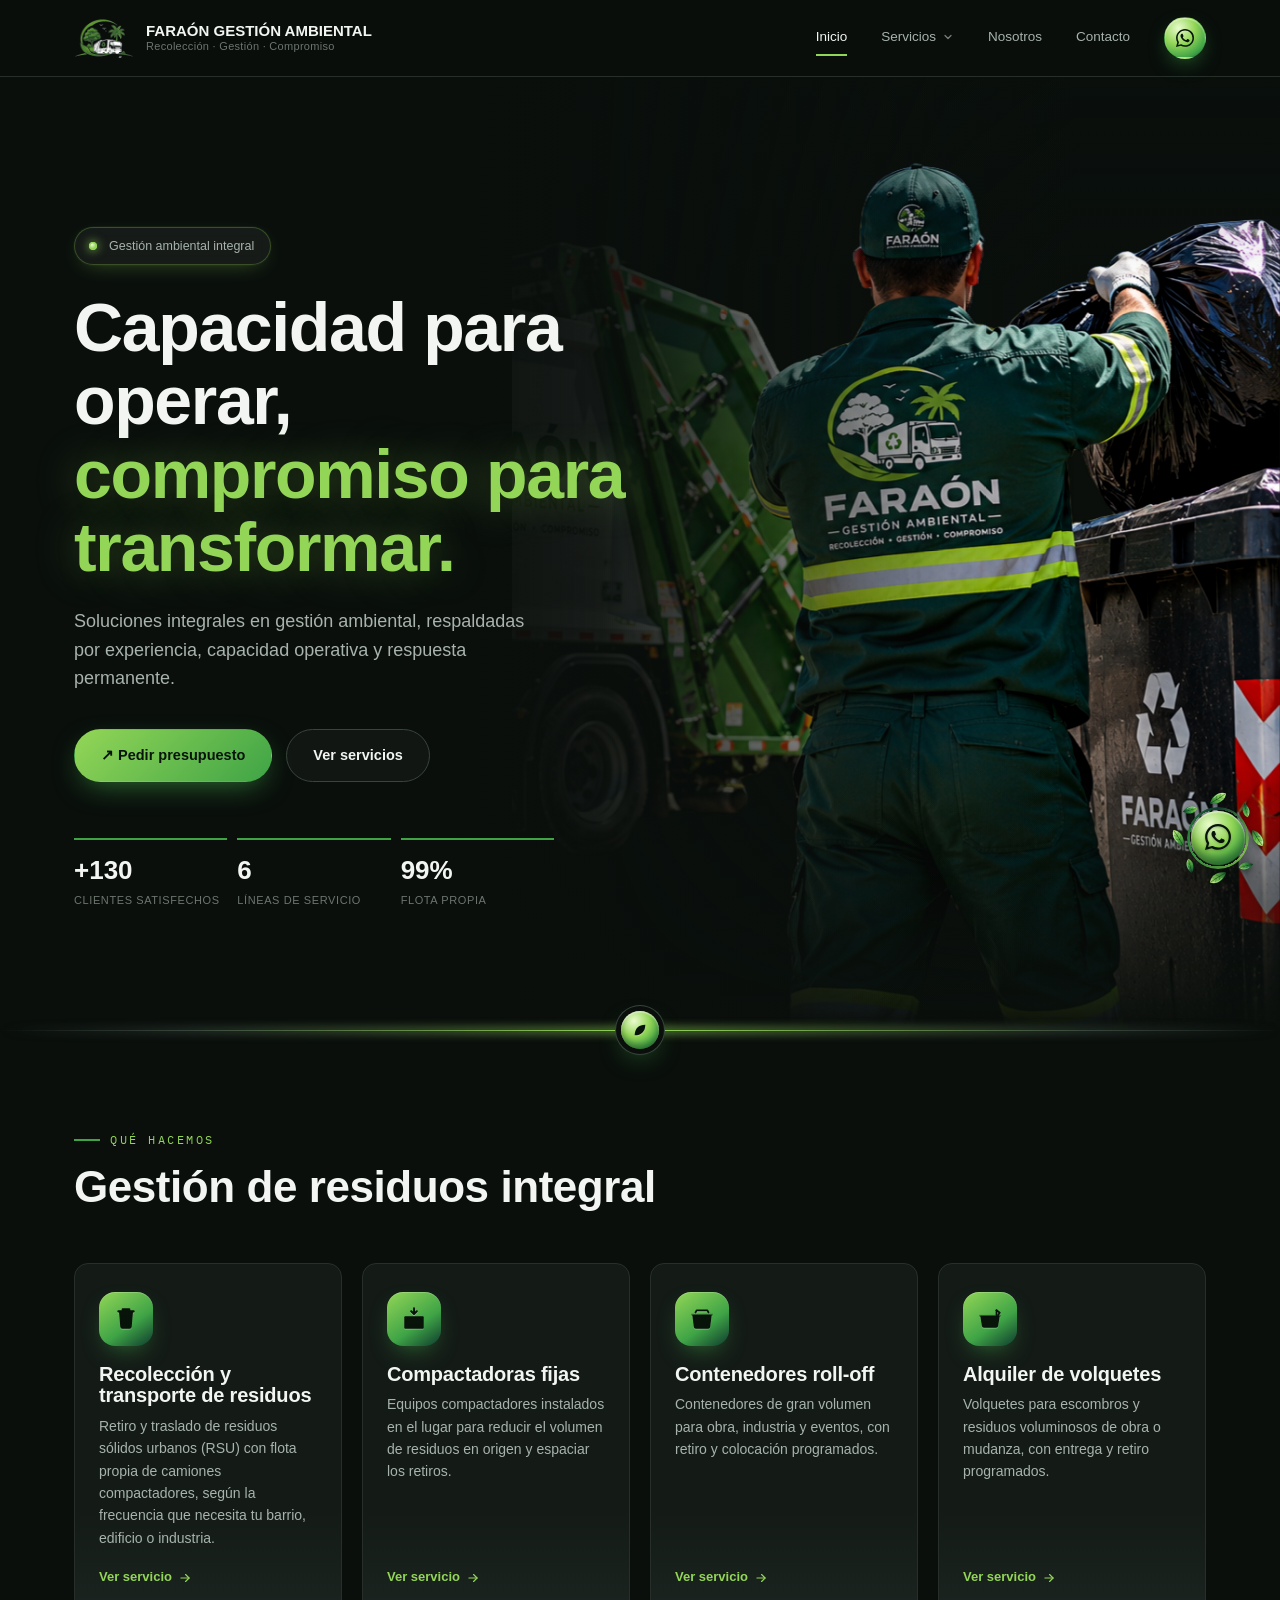
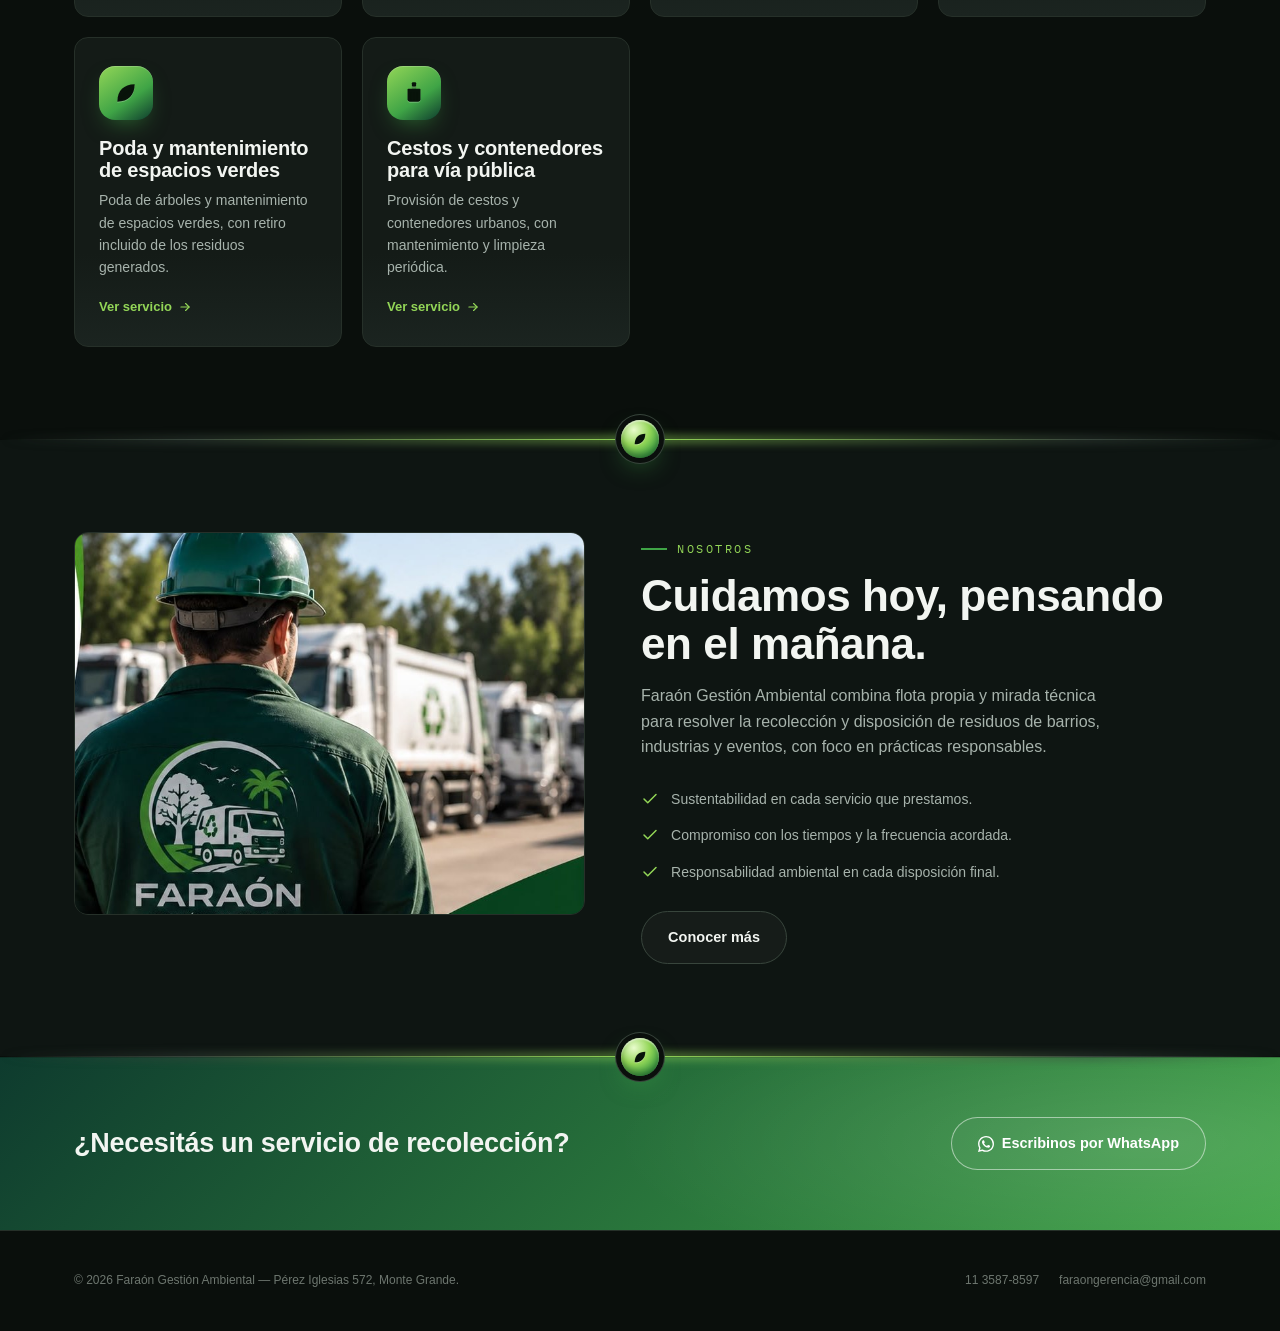
==== commit 26531e30: "Rediseña la orbita de "Para quien es": el anillo gana profundidad (degrade mas brillante adelante) y" ====
--- a/index.html
+++ b/index.html
@@ -10,7 +10,7 @@
 <link rel="preconnect" href="https://fonts.gstatic.com" crossorigin />
 <link rel="stylesheet" href="https://api.fontshare.com/v2/css?f[]=clash-display@500,600,700&f[]=general-sans@400,500,600,700&display=swap" />
 <link href="https://fonts.googleapis.com/css2?family=IBM+Plex+Mono:wght@500;600&display=swap" rel="stylesheet" />
-<link rel="stylesheet" href="css/style.css?v=24" />
+<link rel="stylesheet" href="css/style.css?v=25" />
 </head>
 <body class="home">
 
@@ -151,6 +151,6 @@
   </div>
 </footer>
 
-<script src="js/main.js?v=18"></script>
+<script src="js/main.js?v=19"></script>
 </body>
 </html>
--- a/css/style.css
+++ b/css/style.css
@@ -1864,13 +1864,22 @@
 .svc-tags.is-orbit .svc-tag {
   transition: border-color 0.35s ease, color 0.35s ease, background 0.35s ease, box-shadow 0.35s ease;
 }
+/* destello cuando el cometa pasa por una etiqueta */
+.svc-tags.is-orbit .svc-tag.is-hit {
+  border-color: #d8f7ae;
+  color: #effcd9;
+  box-shadow: 0 0 0 4px rgba(147, 214, 87, 0.12), 0 0 26px 2px rgba(147, 214, 87, 0.55);
+  transition: border-color 0.08s ease, color 0.08s ease, box-shadow 0.08s ease;
+}
+
+/* Órbita: anillo con profundidad (más brillante adelante) + órbita punteada interior */
 .orbit-track {
   position: absolute;
   left: 50%;
   top: 50%;
   transform: translate(-50%, -50%);
   border-radius: 50%;
-  background: radial-gradient(closest-side, rgba(63, 164, 70, 0.12), transparent);
+  background: radial-gradient(closest-side, rgba(63, 164, 70, 0.14), rgba(63, 164, 70, 0.04) 60%, transparent);
   pointer-events: none;
 }
 .orbit-svg {
@@ -1885,46 +1894,146 @@
   stroke-linecap: round;
 }
 .orbit-base {
-  stroke: rgba(147, 214, 87, 0.14);
-  stroke-width: 1;
-}
-.orbit-tail.t1 {
-  stroke: rgba(147, 214, 87, 0.18);
-  stroke-width: 1.5;
-}
-.orbit-tail.t2 {
-  stroke: rgba(147, 214, 87, 0.45);
-  stroke-width: 1.8;
-}
-.orbit-head {
-  stroke: #d8f7ae;
-  stroke-width: 2.6;
-  filter: drop-shadow(0 0 4px rgba(147, 214, 87, 0.95)) drop-shadow(0 0 10px rgba(147, 214, 87, 0.6));
-}
+  stroke-width: 1.4;
+}
+.orbit-inner {
+  stroke: rgba(147, 214, 87, 0.22);
+  stroke-width: 1.2;
+  stroke-dasharray: 0.15 1.6;
+  animation: orbitInner 60s linear infinite;
+}
+.is-paused .orbit-inner {
+  animation-play-state: paused;
+}
+@keyframes orbitInner {
+  to { stroke-dashoffset: 100; }
+}
+.orbit-tail {
+  stroke: #b5ec74;
+}
+
+/* Cometa: esfera de luz con halo */
+.orbit-comet {
+  position: absolute;
+  left: 50%;
+  top: 50%;
+  width: 14px;
+  height: 14px;
+  border-radius: 50%;
+  pointer-events: none;
+  background: radial-gradient(circle, #ffffff 0%, #effcd9 30%, #b5ec74 60%, rgba(147, 214, 87, 0) 72%);
+  box-shadow: 0 0 10px 3px rgba(201, 245, 146, 0.85), 0 0 26px 8px rgba(147, 214, 87, 0.45), 0 0 50px 14px rgba(63, 164, 70, 0.25);
+  will-change: transform, opacity;
+}
+
+/* Emblema central */
 .orbit-core {
   position: absolute;
   left: 50%;
   top: 50%;
   z-index: 15;
-  width: 58px;
-  height: 58px;
+  width: 112px;
+  height: 112px;
   transform: translate(-50%, -50%);
+  display: flex;
+  align-items: center;
+  justify-content: center;
+  pointer-events: none;
+}
+/* ondas que se expanden desde la esfera */
+.core-wave {
+  position: absolute;
+  inset: 26px;
   border-radius: 50%;
+  border: 1.5px solid rgba(147, 214, 87, 0.55);
+  opacity: 0;
+  animation: coreWave 3.6s cubic-bezier(0.2, 0.6, 0.4, 1) infinite;
+}
+.core-wave.w2 {
+  animation-delay: 1.8s;
+}
+@keyframes coreWave {
+  0% { transform: scale(0.9); opacity: 0.8; }
+  100% { transform: scale(2.1); opacity: 0; }
+}
+/* círculo punteado que gira en sentido contrario */
+.core-dash {
+  position: absolute;
+  inset: 4px;
+  border-radius: 50%;
+  border: 1.5px dotted rgba(147, 214, 87, 0.4);
+  animation: coreSpin 24s linear infinite reverse;
+}
+/* anillo de luz: degradé cónico con una sola franja brillante que gira */
+.core-ring {
+  position: absolute;
+  inset: 16px;
+  border-radius: 50%;
+  background: conic-gradient(from 0deg, transparent 0 55%, rgba(147, 214, 87, 0.15) 70%, #c8f28a 92%, #ffffff 97%, transparent 100%);
+  -webkit-mask: radial-gradient(farthest-side, transparent calc(100% - 2.5px), #000 calc(100% - 2px));
+  mask: radial-gradient(farthest-side, transparent calc(100% - 2.5px), #000 calc(100% - 2px));
+  filter: drop-shadow(0 0 4px rgba(147, 214, 87, 0.9));
+  animation: coreSpin 3.2s linear infinite;
+}
+.is-paused .core-ring,
+.is-paused .core-dash {
+  animation-play-state: paused;
+}
+@keyframes coreSpin {
+  to { transform: rotate(360deg); }
+}
+/* esfera de vidrio con la hoja */
+.core-orb {
+  position: relative;
+  width: 64px;
+  height: 64px;
+  border-radius: 50%;
   display: flex;
   align-items: center;
   justify-content: center;
-  color: #08130a;
-  background: radial-gradient(circle at 34% 26%, #e9fccd, var(--accent-light) 42%, var(--accent) 76%, var(--accent-dark) 100%);
-  box-shadow: 0 0 0 8px rgba(147, 214, 87, 0.08), 0 14px 34px -8px rgba(63, 164, 70, 0.75),
-    inset 0 2px 2px rgba(255, 255, 255, 0.55), inset 0 -6px 9px rgba(8, 19, 10, 0.35);
-  animation: orbitCore 3.2s ease-in-out infinite;
-}
-.orbit-core svg {
-  filter: drop-shadow(0 1px 0 rgba(255, 255, 255, 0.3));
-}
-@keyframes orbitCore {
-  0%, 100% { box-shadow: 0 0 0 8px rgba(147, 214, 87, 0.08), 0 14px 34px -8px rgba(63, 164, 70, 0.75), inset 0 2px 2px rgba(255, 255, 255, 0.55), inset 0 -6px 9px rgba(8, 19, 10, 0.35); }
-  50% { box-shadow: 0 0 0 16px rgba(147, 214, 87, 0.03), 0 14px 40px -6px rgba(63, 164, 70, 0.9), inset 0 2px 2px rgba(255, 255, 255, 0.55), inset 0 -6px 9px rgba(8, 19, 10, 0.35); }
+  background: radial-gradient(circle at 32% 24%, #f4ffe6 0%, #c8f28a 18%, var(--accent-light) 40%, var(--accent) 72%, var(--accent-dark) 100%);
+  box-shadow: 0 0 0 1px rgba(255, 255, 255, 0.12), 0 18px 40px -10px rgba(63, 164, 70, 0.9),
+    0 0 36px 4px rgba(147, 214, 87, 0.3), inset 0 2px 3px rgba(255, 255, 255, 0.6),
+    inset 0 -10px 16px rgba(8, 30, 14, 0.45);
+  animation: coreBreath 3.6s ease-in-out infinite;
+}
+/* reflejo tipo vidrio en la parte de arriba */
+.core-orb::before {
+  content: "";
+  position: absolute;
+  top: 5px;
+  left: 12px;
+  right: 12px;
+  height: 42%;
+  border-radius: 50% 50% 45% 45%;
+  background: linear-gradient(180deg, rgba(255, 255, 255, 0.55), rgba(255, 255, 255, 0));
+  pointer-events: none;
+}
+/* brillo chico que titila */
+.core-orb::after {
+  content: "";
+  position: absolute;
+  top: 12px;
+  right: 15px;
+  width: 5px;
+  height: 5px;
+  border-radius: 50%;
+  background: #fff;
+  box-shadow: 0 0 6px 2px rgba(255, 255, 255, 0.8);
+  animation: coreTwinkle 3.6s ease-in-out infinite;
+}
+.core-orb svg {
+  position: relative;
+  z-index: 1;
+  filter: drop-shadow(0 1px 0 rgba(255, 255, 255, 0.35)) drop-shadow(0 2px 3px rgba(8, 30, 14, 0.35));
+}
+@keyframes coreBreath {
+  0%, 100% { transform: scale(1); }
+  50% { transform: scale(1.05); }
+}
+@keyframes coreTwinkle {
+  0%, 100% { opacity: 0.2; transform: scale(0.6); }
+  50% { opacity: 1; transform: scale(1); }
 }
 @media (max-width: 860px) {
   .svc-tags.is-orbit {
@@ -1935,7 +2044,6 @@
     padding: 8px 14px;
   }
   .orbit-core {
-    width: 48px;
-    height: 48px;
-  }
-}
+    transform: translate(-50%, -50%) scale(0.82);
+  }
+}
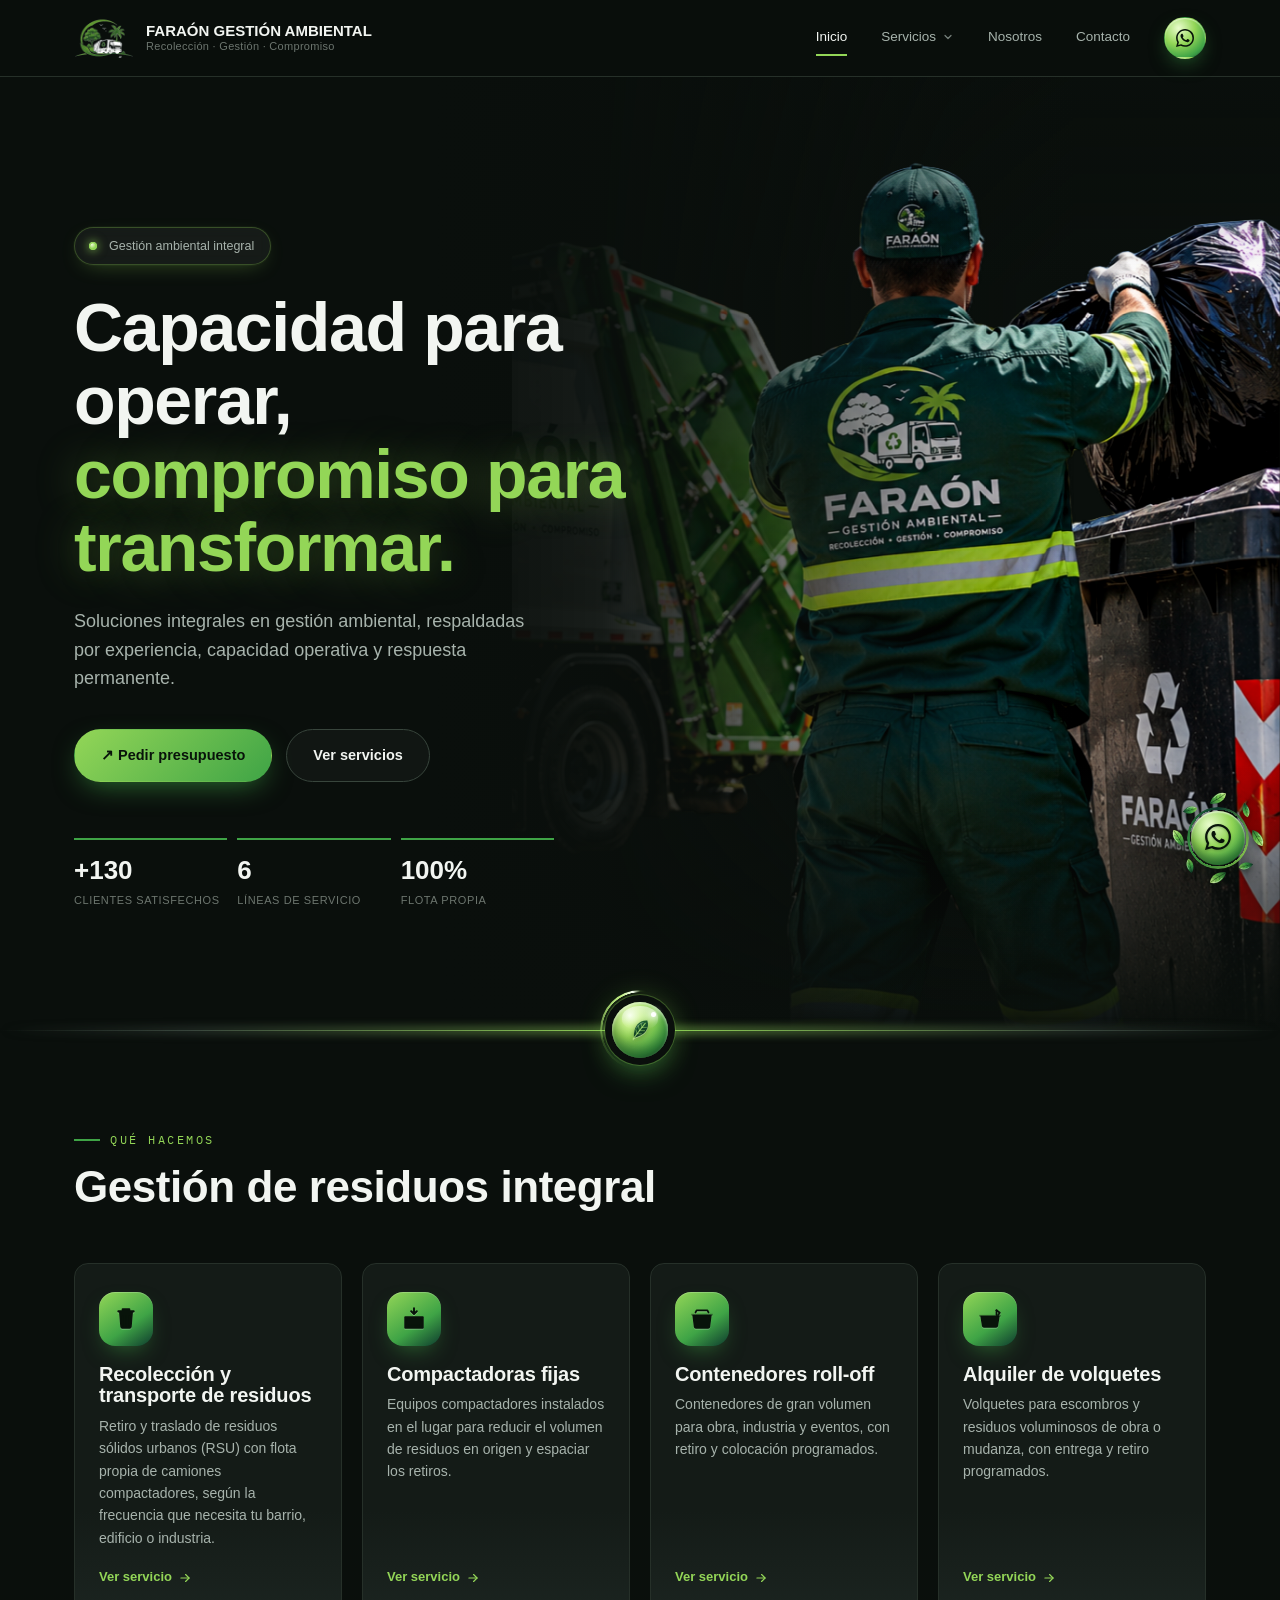
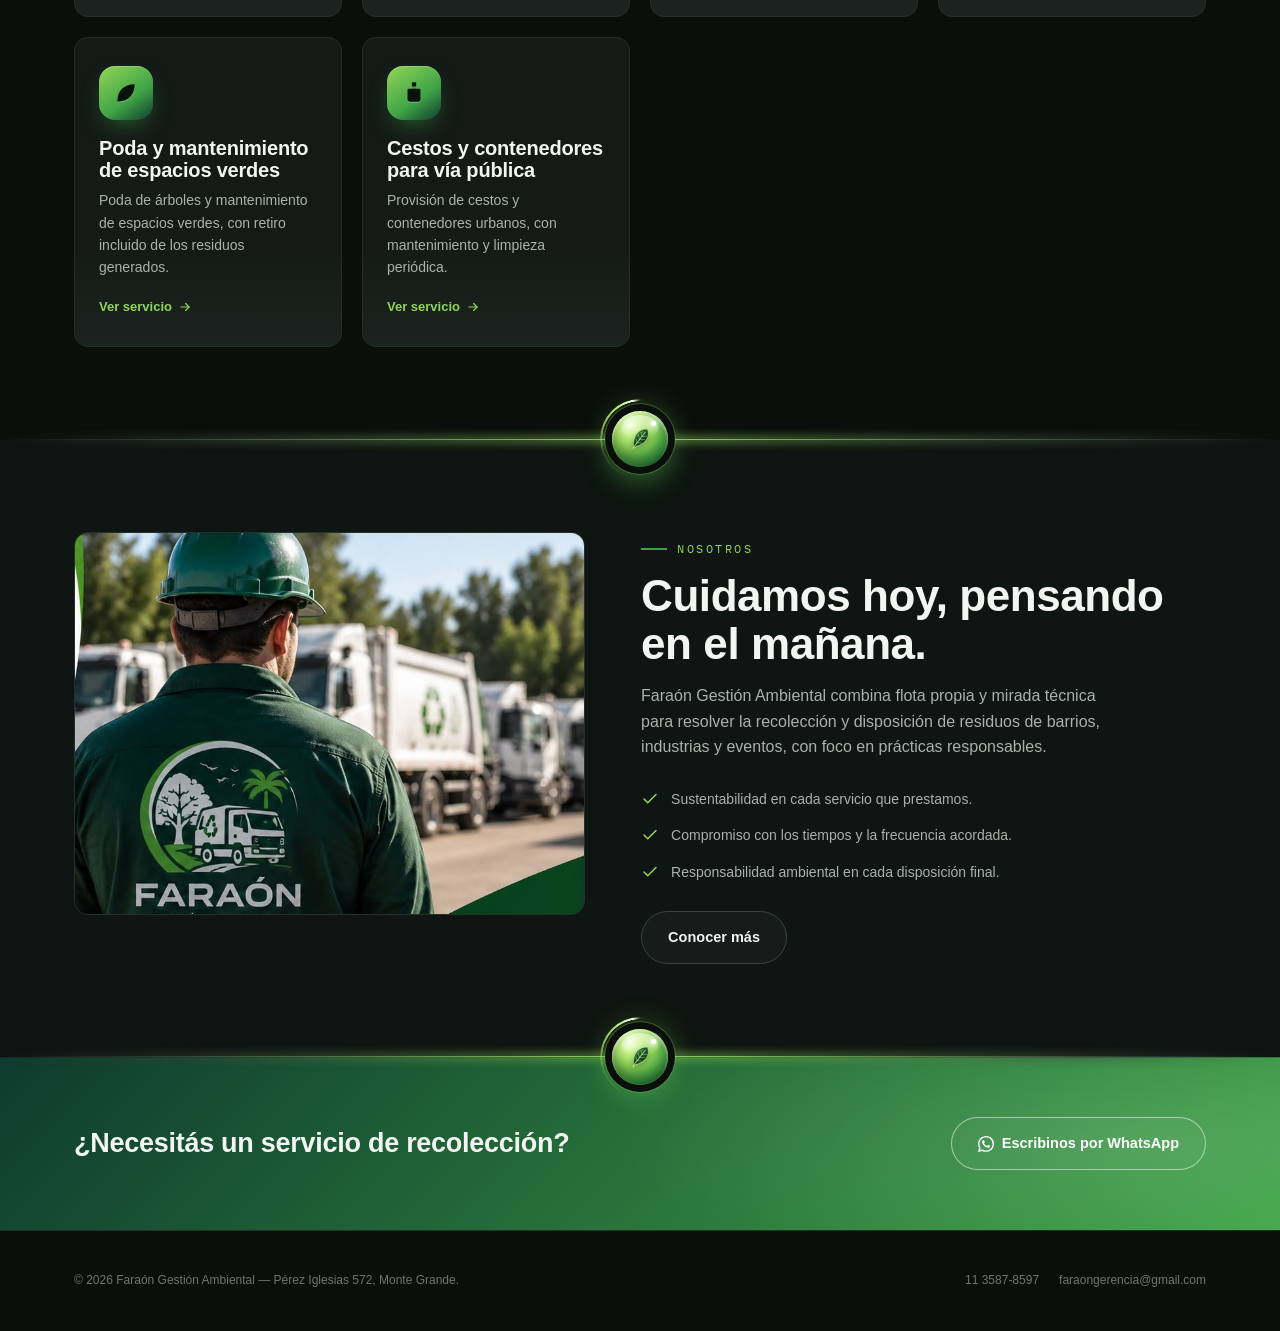
==== commit 9032fd27: "Rediseña el emblema de los separadores de Inicio, que se veia simple y pixelado en pantallas grandes" ====
--- a/index.html
+++ b/index.html
@@ -10,7 +10,7 @@
 <link rel="preconnect" href="https://fonts.gstatic.com" crossorigin />
 <link rel="stylesheet" href="https://api.fontshare.com/v2/css?f[]=clash-display@500,600,700&f[]=general-sans@400,500,600,700&display=swap" />
 <link href="https://fonts.googleapis.com/css2?family=IBM+Plex+Mono:wght@500;600&display=swap" rel="stylesheet" />
-<link rel="stylesheet" href="css/style.css?v=25" />
+<link rel="stylesheet" href="css/style.css?v=28" />
 </head>
 <body class="home">
 
@@ -151,6 +151,6 @@
   </div>
 </footer>
 
-<script src="js/main.js?v=19"></script>
+<script src="js/main.js?v=20"></script>
 </body>
 </html>
--- a/css/style.css
+++ b/css/style.css
@@ -1203,28 +1203,79 @@
 .leaf-divider.on .ld-line {
   transform: scaleX(1);
 }
+/* Emblema del separador: esfera de vidrio con hoja (mismo diseño que el de la
+   órbita), con anillo de luz y ondas. Es un botón: al tocarlo suelta hojas. */
 .ld-emblem {
   position: relative;
   z-index: 2;
-  width: 38px;
-  height: 38px;
+  width: 56px;
+  height: 56px;
+  padding: 0;
+  border: none;
   border-radius: 50%;
+  background: none;
+  cursor: pointer;
+  pointer-events: auto;
   display: flex;
   align-items: center;
   justify-content: center;
-  color: #08130a;
-  background: radial-gradient(circle at 34% 26%, #e9fccd, var(--accent-light) 42%, var(--accent) 76%, var(--accent-dark) 100%);
-  box-shadow: 0 0 0 5px var(--bg), 0 0 0 6px var(--border-strong), 0 10px 26px -6px rgba(63, 164, 70, 0.7),
-    inset 0 1.5px 1.5px rgba(255, 255, 255, 0.55), inset 0 -4px 6px rgba(8, 19, 10, 0.35);
+  -webkit-tap-highlight-color: transparent;
   transform: scale(0) rotate(-90deg);
-  transition: transform 0.7s cubic-bezier(0.34, 1.56, 0.64, 1);
-}
-.ld-emblem svg {
-  filter: drop-shadow(0 1px 0 rgba(255, 255, 255, 0.3));
-}
+  transition: transform 0.8s cubic-bezier(0.34, 1.56, 0.64, 1);
+}
+/* al terminar de entrar queda sin transformación, así se ve nítido */
 .leaf-divider.on .ld-emblem {
-  transform: scale(1) rotate(0);
-  animation: ldGlow 1.6s ease-out 0.5s;
+  transform: none;
+}
+.ld-emblem .core-orb {
+  width: 100%;
+  height: 100%;
+  box-shadow: 0 0 0 7px var(--bg), 0 0 0 8px rgba(147, 214, 87, 0.28), 0 14px 34px -8px rgba(63, 164, 70, 0.9),
+    0 0 30px 4px rgba(147, 214, 87, 0.3), inset 0 2px 3px rgba(255, 255, 255, 0.6), inset 0 -9px 14px rgba(8, 30, 14, 0.45);
+  transition: transform 0.25s var(--ease-out);
+}
+.ld-emblem .core-orb::before {
+  top: 4px;
+  left: 10px;
+  right: 10px;
+}
+.ld-emblem .core-orb::after {
+  top: 10px;
+  right: 12px;
+}
+.ld-emblem .core-ring {
+  inset: -12px;
+}
+.ld-emblem .core-wave {
+  inset: 0;
+}
+.ld-emblem:hover .core-orb {
+  transform: scale(1.08);
+}
+.ld-emblem:active .core-orb {
+  transform: scale(0.9);
+}
+/* destello al tocarlo */
+.ld-emblem.pressed .core-orb {
+  animation: ldPress 0.7s ease-out;
+}
+.ld-emblem.pressed::after {
+  content: "";
+  position: absolute;
+  inset: 0;
+  border-radius: 50%;
+  border: 2px solid #d8f7ae;
+  pointer-events: none;
+  animation: ldPressRing 0.7s ease-out forwards;
+}
+@keyframes ldPress {
+  0% { transform: scale(0.88); filter: brightness(1.35); }
+  60% { transform: scale(1.1); filter: brightness(1.1); }
+  100% { transform: scale(1); filter: none; }
+}
+@keyframes ldPressRing {
+  0% { transform: scale(1); opacity: 1; }
+  100% { transform: scale(2.6); opacity: 0; }
 }
 .ld-burst {
   position: absolute;
@@ -1250,6 +1301,9 @@
 }
 .leaf-divider.on .ld-leaf {
   animation: ldBurst 2.2s cubic-bezier(0.22, 0.8, 0.3, 1) calc(0.25s + var(--delay)) forwards;
+}
+.leaf-divider .ld-leaf.pop {
+  animation: ldBurst 1.9s cubic-bezier(0.22, 0.8, 0.3, 1) var(--delay) forwards;
 }
 @keyframes ldBurst {
   0% { transform: translate(-50%, -50%) scale(0.2) rotate(0); opacity: 0; }
@@ -1260,10 +1314,6 @@
     opacity: 0;
   }
 }
-@keyframes ldGlow {
-  0% { box-shadow: 0 0 0 5px var(--bg), 0 0 0 6px var(--border-strong), 0 0 0 6px rgba(147, 214, 87, 0.6), inset 0 1.5px 1.5px rgba(255, 255, 255, 0.55), inset 0 -4px 6px rgba(8, 19, 10, 0.35); }
-  100% { box-shadow: 0 0 0 5px var(--bg), 0 0 0 6px var(--border-strong), 0 0 0 26px rgba(147, 214, 87, 0), inset 0 1.5px 1.5px rgba(255, 255, 255, 0.55), inset 0 -4px 6px rgba(8, 19, 10, 0.35); }
-}
 
 /* La sección siguiente se despliega como una hoja que se abre */
 .page-open {
@@ -1286,7 +1336,11 @@
     transition: none;
   }
   .leaf-divider.on .ld-leaf,
-  .leaf-divider.on .ld-emblem {
+  .leaf-divider.on .ld-emblem,
+  .ld-emblem .core-wave,
+  .ld-emblem .core-ring,
+  .ld-emblem .core-orb,
+  .ld-emblem .core-orb::after {
     animation: none;
   }
 }
@@ -1550,8 +1604,26 @@
   transform: translateY(-3px);
 }
 .step-body h3 {
-  font-size: 18px;
-  margin-bottom: 8px;
+  font-size: 19.5px;
+  font-weight: 600;
+  letter-spacing: 0.02em; /* la Clash Display viene muy junta a este tamaño */
+  line-height: 1.28;
+  text-wrap: balance;
+  margin-bottom: 14px;
+}
+/* rayita verde entre título y texto */
+.step-body h3::after {
+  content: "";
+  display: block;
+  width: 26px;
+  height: 2px;
+  margin: 12px auto 0;
+  border-radius: 2px;
+  background: linear-gradient(90deg, var(--accent), var(--accent-light));
+  transition: width 0.3s var(--ease-out);
+}
+.svc-step:hover .step-body h3::after {
+  width: 44px;
 }
 .step-body p {
   font-size: 14px;
@@ -1690,6 +1762,9 @@
   }
   .svc-step .step-node {
     align-self: start;
+  }
+  .step-body h3::after {
+    margin-left: 0;
   }
   /* en celular la línea baja vertical, de nodo a nodo */
   .step-link {
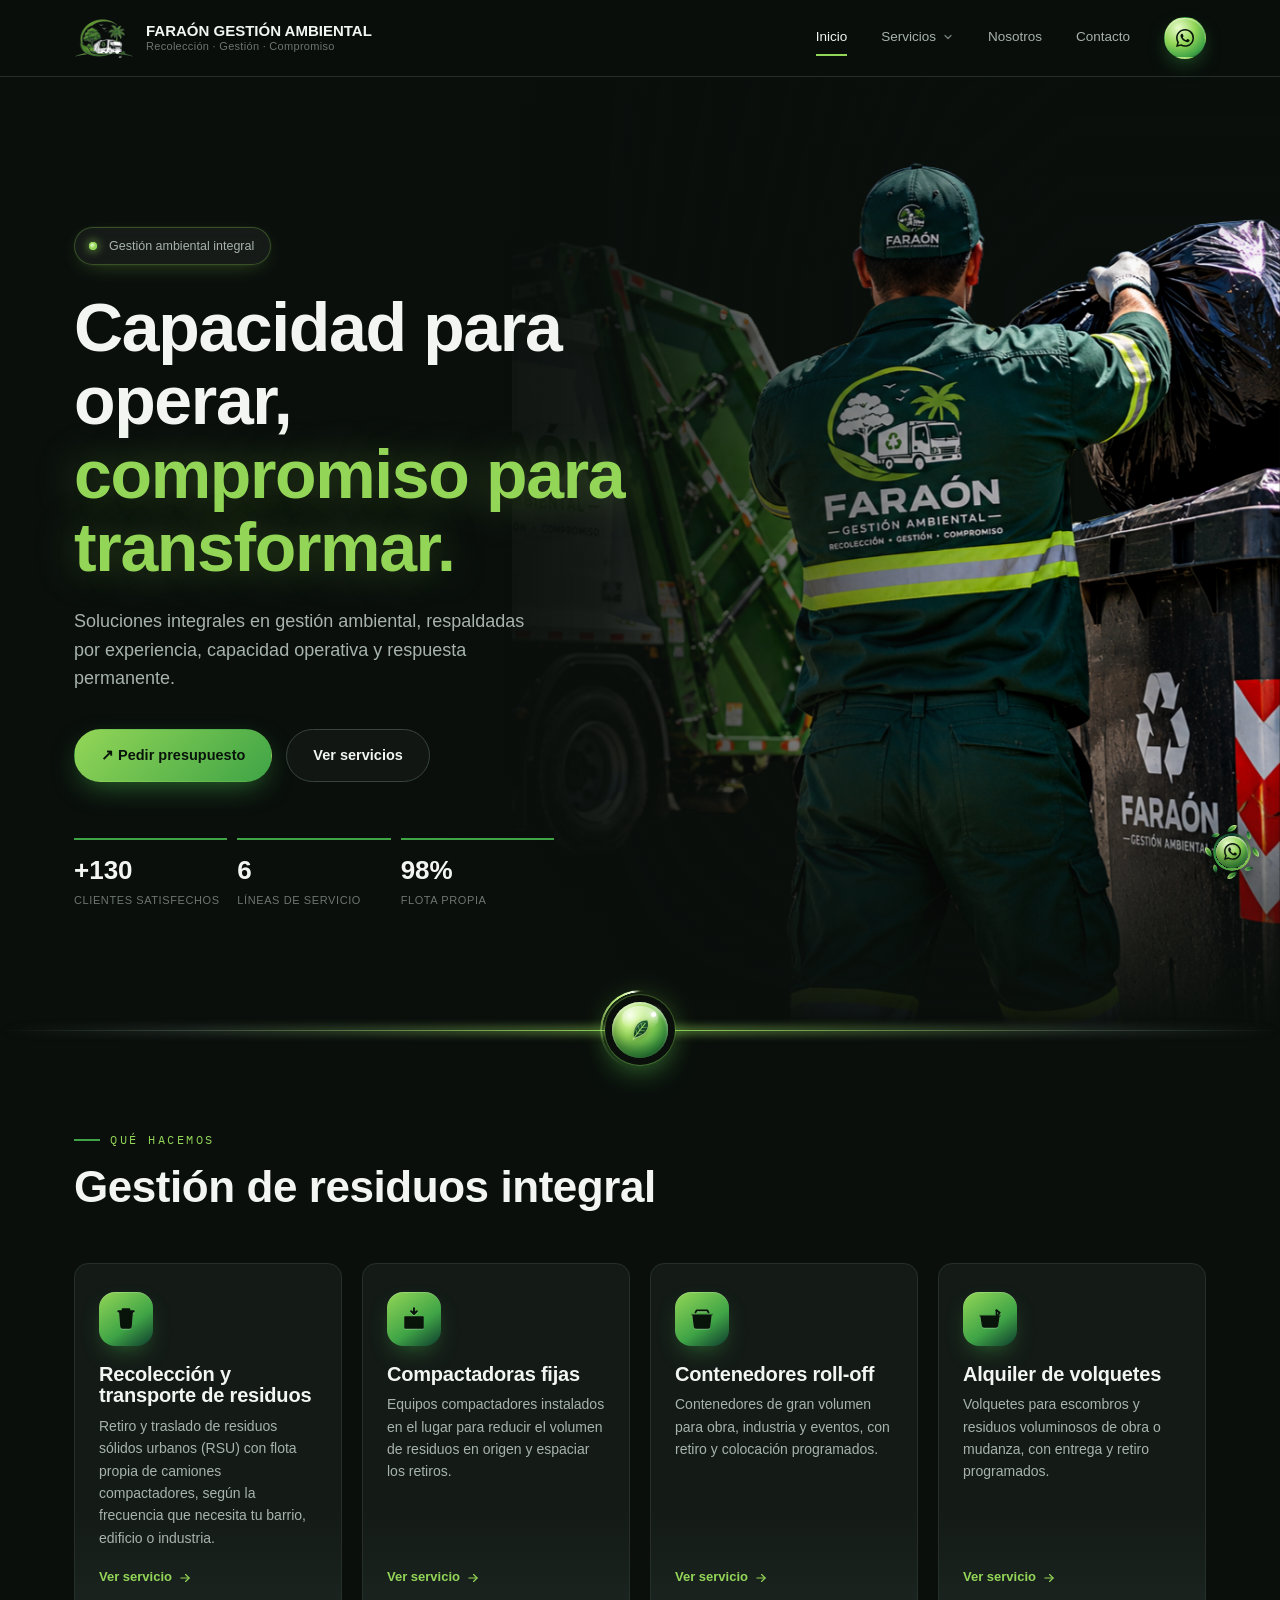
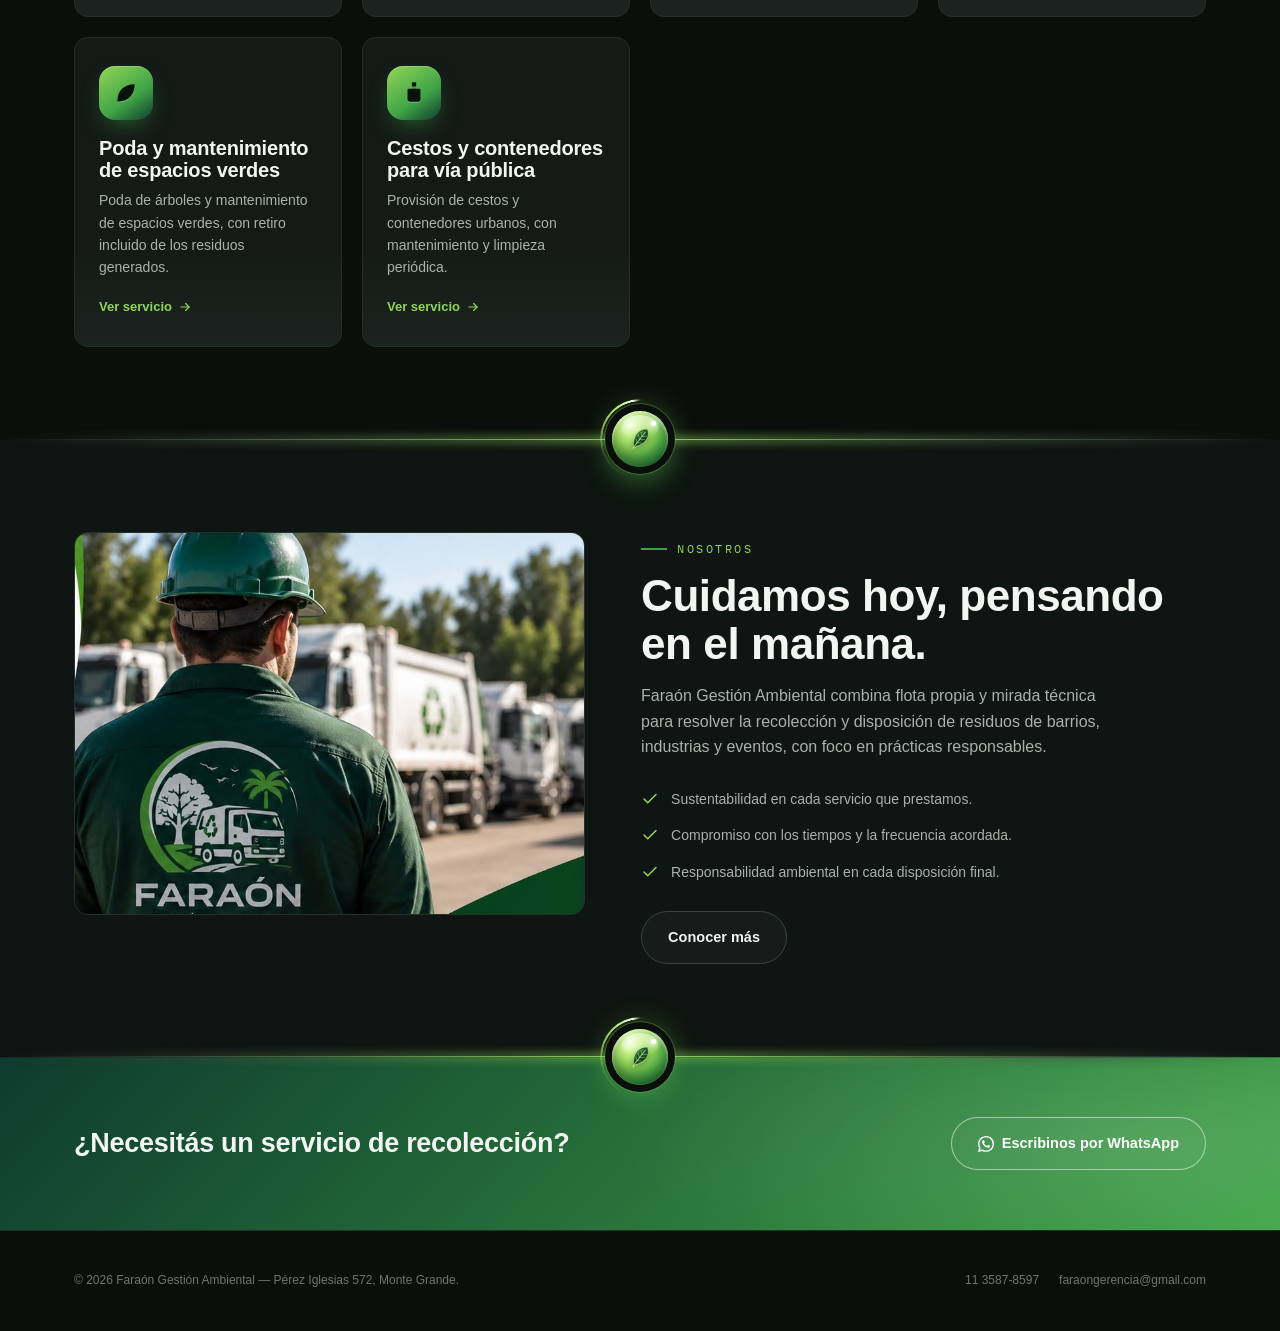
==== commit 6aeb2839: "Achica el boton flotante de WhatsApp a aproximadamente la mitad: 68px a 40px (nucleo 54px a 32px, ic" ====
--- a/index.html
+++ b/index.html
@@ -10,7 +10,7 @@
 <link rel="preconnect" href="https://fonts.gstatic.com" crossorigin />
 <link rel="stylesheet" href="https://api.fontshare.com/v2/css?f[]=clash-display@500,600,700&f[]=general-sans@400,500,600,700&display=swap" />
 <link href="https://fonts.googleapis.com/css2?family=IBM+Plex+Mono:wght@500;600&display=swap" rel="stylesheet" />
-<link rel="stylesheet" href="css/style.css?v=28" />
+<link rel="stylesheet" href="css/style.css?v=29" />
 </head>
 <body class="home">
 
@@ -151,6 +151,6 @@
   </div>
 </footer>
 
-<script src="js/main.js?v=20"></script>
+<script src="js/main.js?v=21"></script>
 </body>
 </html>
--- a/css/style.css
+++ b/css/style.css
@@ -1015,8 +1015,8 @@
   right: 28px;
   bottom: 28px;
   z-index: 90;
-  width: 68px;
-  height: 68px;
+  width: 40px;
+  height: 40px;
   display: flex;
   align-items: center;
   justify-content: center;
@@ -1038,7 +1038,7 @@
 /* anillo con degradé cónico girando */
 .wa-ring {
   position: absolute;
-  inset: 3px;
+  inset: 1px;
   border-radius: 50%;
   z-index: 1;
   background: conic-gradient(from 0deg, var(--accent-dark), var(--accent-light), var(--accent), var(--accent-dark));
@@ -1050,9 +1050,9 @@
 /* hojas verdes orbitando alrededor del botón */
 .wa-leaves {
   position: absolute;
-  inset: -18px;
-  width: calc(100% + 36px);
-  height: calc(100% + 36px);
+  inset: -11px;
+  width: calc(100% + 22px);
+  height: calc(100% + 22px);
   z-index: 0;
   overflow: visible;
   pointer-events: none;
@@ -1088,8 +1088,8 @@
 .wa-core {
   position: relative;
   z-index: 2;
-  width: 54px;
-  height: 54px;
+  width: 32px;
+  height: 32px;
   border-radius: 50%;
   display: flex;
   align-items: center;
@@ -1130,17 +1130,17 @@
   .whatsapp-float {
     right: 18px;
     bottom: 18px;
-    width: 58px;
-    height: 58px;
+    width: 44px;
+    height: 44px;
   }
   .wa-core {
-    width: 46px;
-    height: 46px;
+    width: 36px;
+    height: 36px;
   }
   .wa-leaves {
-    inset: -15px;
-    width: calc(100% + 30px);
-    height: calc(100% + 30px);
+    inset: -12px;
+    width: calc(100% + 24px);
+    height: calc(100% + 24px);
   }
 }
 
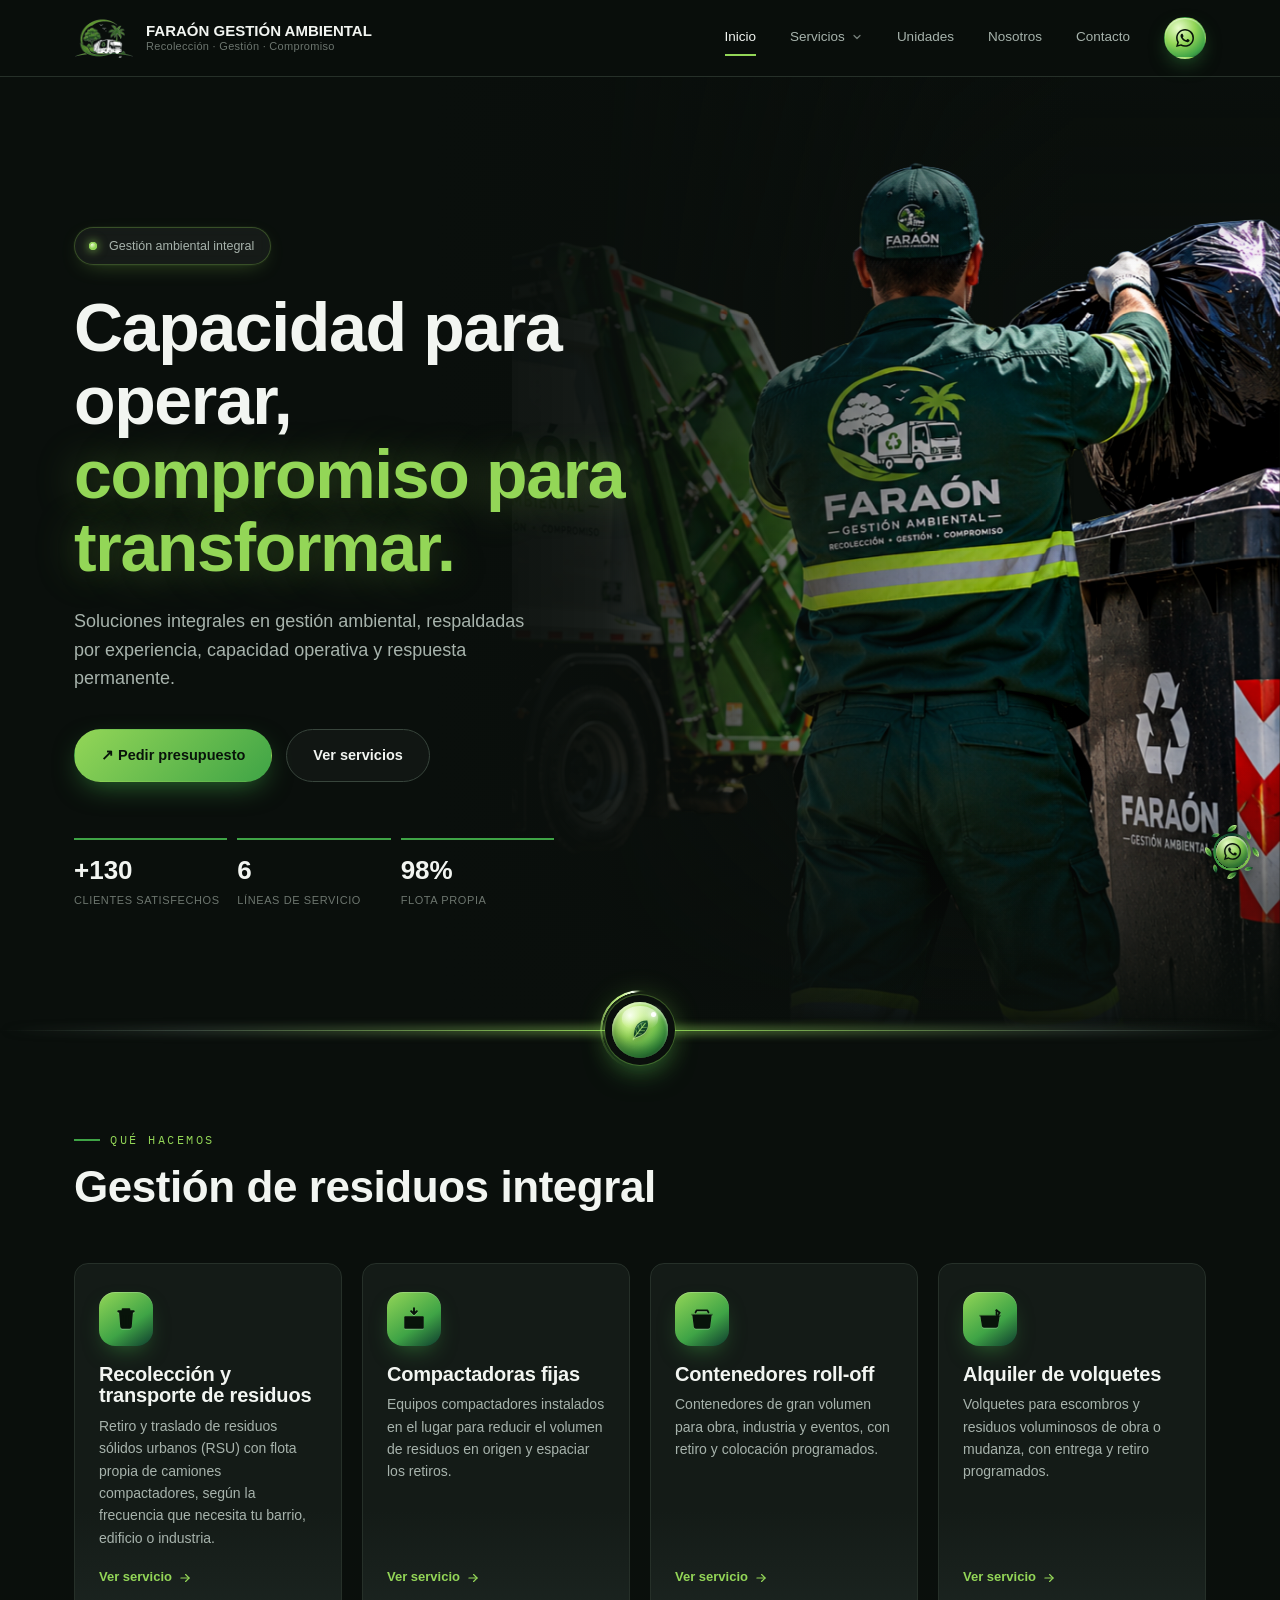
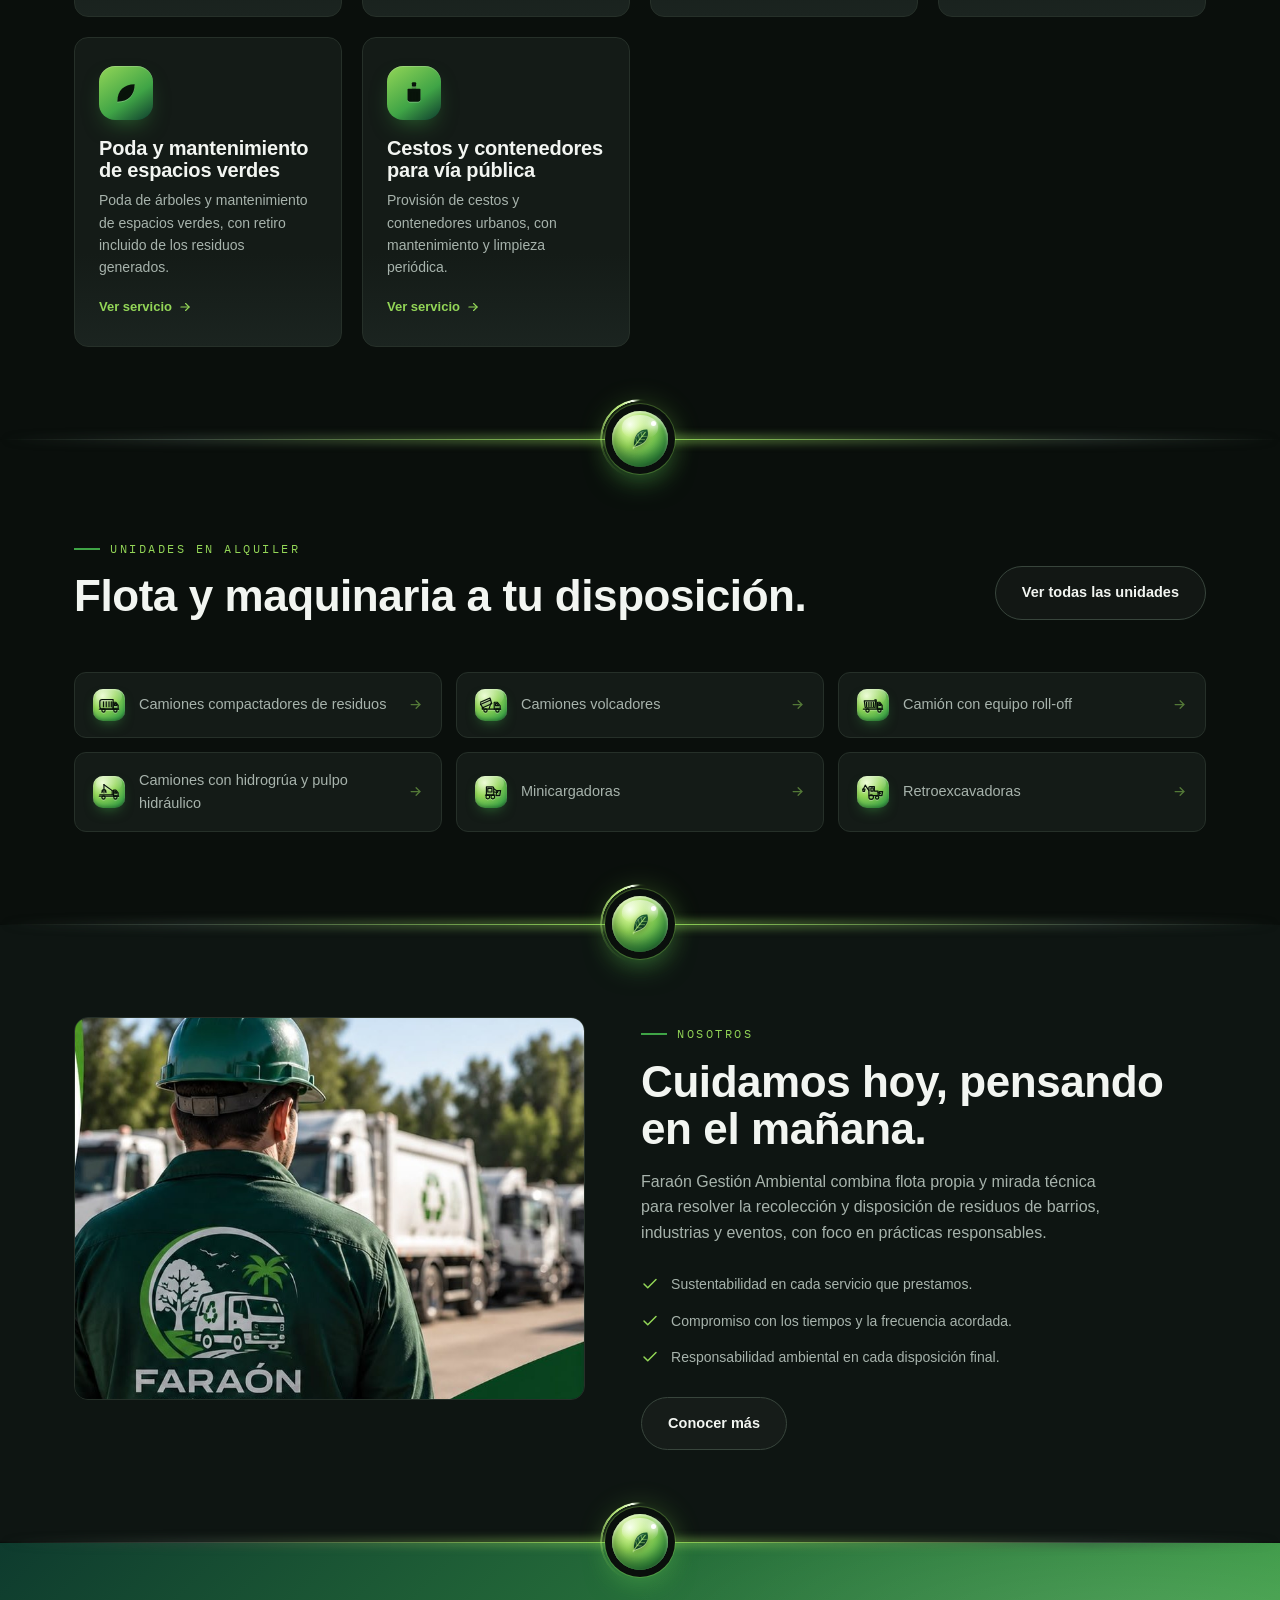
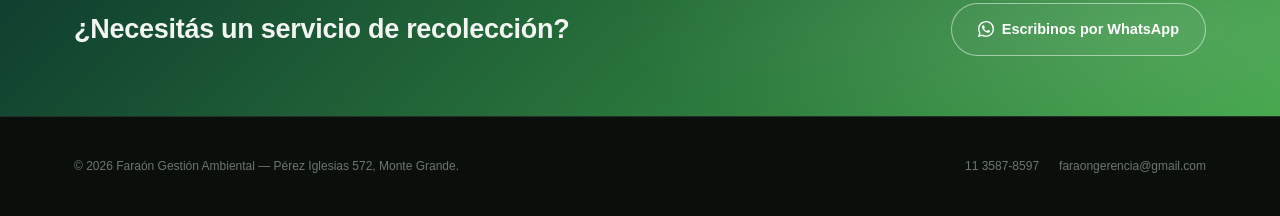
==== commit 62b7bbad: "Agrega la seccion "Unidades en alquiler": pagina nueva (unidades.html) con las 6 unidades (camiones " ====
--- a/index.html
+++ b/index.html
@@ -10,7 +10,7 @@
 <link rel="preconnect" href="https://fonts.gstatic.com" crossorigin />
 <link rel="stylesheet" href="https://api.fontshare.com/v2/css?f[]=clash-display@500,600,700&f[]=general-sans@400,500,600,700&display=swap" />
 <link href="https://fonts.googleapis.com/css2?family=IBM+Plex+Mono:wght@500;600&display=swap" rel="stylesheet" />
-<link rel="stylesheet" href="css/style.css?v=29" />
+<link rel="stylesheet" href="css/style.css?v=30" />
 </head>
 <body class="home">
 
@@ -23,6 +23,7 @@
     <nav class="main-nav">
       <a href="index.html" class="active">Inicio</a>
       <a href="servicios.html">Servicios</a>
+      <a href="unidades.html">Unidades</a>
       <a href="nosotros.html">Nosotros</a>
       <a href="contacto.html">Contacto</a>
       <a href="https://wa.me/5491135878597" class="btn btn-primary nav-whatsapp" target="_blank" rel="noopener" aria-label="WhatsApp"><svg width="18" height="18" viewBox="0 0 24 24" fill="currentColor"><path d="M17.472 14.382c-.297-.149-1.758-.867-2.03-.967-.273-.099-.471-.148-.67.15-.197.297-.767.966-.94 1.164-.173.199-.347.223-.644.075-.297-.15-1.255-.463-2.39-1.475-.883-.788-1.48-1.761-1.653-2.059-.173-.297-.018-.458.13-.606.134-.133.298-.347.446-.52.149-.174.198-.298.298-.497.099-.198.05-.371-.025-.52-.075-.149-.669-1.612-.916-2.207-.242-.579-.487-.5-.669-.51-.173-.008-.371-.01-.57-.01-.198 0-.52.074-.792.372-.272.297-1.04 1.016-1.04 2.479 0 1.462 1.065 2.875 1.213 3.074.149.198 2.096 3.2 5.077 4.487.709.306 1.262.489 1.694.625.712.227 1.36.195 1.871.118.571-.085 1.758-.719 2.006-1.413.248-.694.248-1.289.173-1.413-.074-.124-.272-.198-.57-.347m-5.421 7.403h-.004a9.87 9.87 0 0 1-5.031-1.378l-.361-.214-3.741.982.998-3.648-.235-.374a9.86 9.86 0 0 1-1.51-5.26c.001-5.45 4.436-9.884 9.888-9.884 2.64 0 5.122 1.03 6.988 2.898a9.825 9.825 0 0 1 2.893 6.994c-.003 5.45-4.437 9.884-9.885 9.884M20.52 3.449C18.24 1.245 15.24 0 12.045 0 5.463 0 .102 5.36.1 11.943c0 2.105.549 4.16 1.595 5.976L0 24l6.335-1.652c1.746.943 3.706 1.444 5.71 1.444h.005c6.585 0 11.946-5.36 11.949-11.944 0-3.19-1.24-6.19-3.502-8.4"/></svg></a>
@@ -115,6 +116,26 @@
   </div>
 </section>
 
+<section id="unidades-home">
+  <div class="container">
+    <div class="section-head reveal units-home-head">
+      <div>
+        <div class="eyebrow">Unidades en alquiler</div>
+        <h2>Flota y maquinaria a tu disposición.</h2>
+      </div>
+      <a href="unidades.html" class="btn btn-ghost">Ver todas las unidades</a>
+    </div>
+    <div class="svc-tiles reveal">
+        <a href="unidades.html#compactadores" class="svc-tile unit-tile"><span class="dd-icon"><svg width="22" height="22" viewBox="0 0 48 48" fill="none" stroke="currentColor" stroke-width="2" stroke-linecap="round" stroke-linejoin="round" aria-hidden="true"><path d="M9 12h24v21H9a5 5 0 0 1-5-5V17a5 5 0 0 1 5-5Z" fill="currentColor" fill-opacity=".14"/><path d="M12 17v11M18 17v11M24 17v11M29 17v11"/><path d="M33 18h6l5 7v8H33Z" fill="currentColor" fill-opacity=".14"/><path d="M36 21h3l2.5 4H36Z"/><path d="M3 33h42"/><circle cx="12" cy="36" r="3.5"/><circle cx="38" cy="36" r="3.5"/></svg></span><span class="svc-tile-title">Camiones compactadores de residuos</span><span class="svc-tile-arrow"><svg width="15" height="15" viewBox="0 0 24 24" fill="none" stroke="currentColor" stroke-width="2" stroke-linecap="round" stroke-linejoin="round"><line x1="5" y1="12" x2="19" y2="12"/><polyline points="13 6 19 12 13 18"/></svg></span></a>
+        <a href="unidades.html#volcadores" class="svc-tile unit-tile"><span class="dd-icon"><svg width="22" height="22" viewBox="0 0 48 48" fill="none" stroke="currentColor" stroke-width="2" stroke-linecap="round" stroke-linejoin="round" aria-hidden="true"><g transform="rotate(-24 6 30)"><path d="M4 17h25l-1.5 13H6Z" fill="currentColor" fill-opacity=".14"/><path d="M4 21.5h24.5"/></g><path d="M20 32l3.5-11"/><circle cx="6" cy="30.5" r="1.3" fill="currentColor"/><path d="M31 18h7l6 8v7H31Z" fill="currentColor" fill-opacity=".14"/><path d="M34 21h3.5l3 4.5H34Z"/><path d="M5 33h40"/><circle cx="12" cy="36" r="3.5"/><circle cx="38" cy="36" r="3.5"/></svg></span><span class="svc-tile-title">Camiones volcadores</span><span class="svc-tile-arrow"><svg width="15" height="15" viewBox="0 0 24 24" fill="none" stroke="currentColor" stroke-width="2" stroke-linecap="round" stroke-linejoin="round"><line x1="5" y1="12" x2="19" y2="12"/><polyline points="13 6 19 12 13 18"/></svg></span></a>
+        <a href="unidades.html#roll-off" class="svc-tile unit-tile"><span class="dd-icon"><svg width="22" height="22" viewBox="0 0 48 48" fill="none" stroke="currentColor" stroke-width="2" stroke-linecap="round" stroke-linejoin="round" aria-hidden="true"><path d="M5 15h25l-2 15H7Z" fill="currentColor" fill-opacity=".14"/><path d="M10 18v9M15 18v9M20 18v9M25 18v9"/><path d="M31 31V13h-3"/><path d="M34 18h5l5 7v8H34Z" fill="currentColor" fill-opacity=".14"/><path d="M36.5 21h2.5l2.5 4h-5Z"/><path d="M3 33h42"/><circle cx="12" cy="36" r="3.5"/><circle cx="38" cy="36" r="3.5"/></svg></span><span class="svc-tile-title">Camión con equipo roll-off</span><span class="svc-tile-arrow"><svg width="15" height="15" viewBox="0 0 24 24" fill="none" stroke="currentColor" stroke-width="2" stroke-linecap="round" stroke-linejoin="round"><line x1="5" y1="12" x2="19" y2="12"/><polyline points="13 6 19 12 13 18"/></svg></span></a>
+        <a href="unidades.html#hidrogrua" class="svc-tile unit-tile"><span class="dd-icon"><svg width="22" height="22" viewBox="0 0 48 48" fill="none" stroke="currentColor" stroke-width="2" stroke-linecap="round" stroke-linejoin="round" aria-hidden="true"><path d="M34 20h5l5 6v7H34Z" fill="currentColor" fill-opacity=".14"/><path d="M36.5 23h2.5l2.5 3.5h-5Z"/><path d="M4 30h30"/><path d="M31 30v-9"/><path d="M31 21 13 8" stroke-width="2.6"/><path d="M13 8v11.5"/><path d="M8.5 22c1-4 8-4 9 0M10 22l-1.5 3.5M13 21.5V26M16 22l1.5 3.5"/><path d="M3 33h42"/><circle cx="12" cy="36" r="3.5"/><circle cx="38" cy="36" r="3.5"/></svg></span><span class="svc-tile-title">Camiones con hidrogrúa y pulpo hidráulico</span><span class="svc-tile-arrow"><svg width="15" height="15" viewBox="0 0 24 24" fill="none" stroke="currentColor" stroke-width="2" stroke-linecap="round" stroke-linejoin="round"><line x1="5" y1="12" x2="19" y2="12"/><polyline points="13 6 19 12 13 18"/></svg></span></a>
+        <a href="unidades.html#minicargadoras" class="svc-tile unit-tile"><span class="dd-icon"><svg width="22" height="22" viewBox="0 0 48 48" fill="none" stroke="currentColor" stroke-width="2" stroke-linecap="round" stroke-linejoin="round" aria-hidden="true"><path d="M14 13h13a3 3 0 0 1 3 3v15H14Z" fill="currentColor" fill-opacity=".14"/><path d="M17 16h9v8h-9Z"/><path d="M30 17l9 6"/><path d="M30 24l8 1"/><path d="M37 21h8l-2 11h-8Z" fill="currentColor" fill-opacity=".14"/><path d="M12 31h20"/><circle cx="17" cy="35" r="4"/><circle cx="28" cy="35" r="4"/></svg></span><span class="svc-tile-title">Minicargadoras</span><span class="svc-tile-arrow"><svg width="15" height="15" viewBox="0 0 24 24" fill="none" stroke="currentColor" stroke-width="2" stroke-linecap="round" stroke-linejoin="round"><line x1="5" y1="12" x2="19" y2="12"/><polyline points="13 6 19 12 13 18"/></svg></span></a>
+        <a href="unidades.html#retroexcavadoras" class="svc-tile unit-tile"><span class="dd-icon"><svg width="22" height="22" viewBox="0 0 48 48" fill="none" stroke="currentColor" stroke-width="2" stroke-linecap="round" stroke-linejoin="round" aria-hidden="true"><path d="M17 12h10v10h8v10H15V14a2 2 0 0 1 2-2Z" fill="currentColor" fill-opacity=".14"/><path d="M19.5 15h5v7h-5Z"/><path d="M35 25l5 2"/><path d="M38 23h7l-1.5 9H37Z" fill="currentColor" fill-opacity=".14"/><path d="M15 21 7 9l-4 9"/><path d="M1.5 17.5h5l-1 5h-3.5Z" fill="currentColor" fill-opacity=".14"/><circle cx="20" cy="35" r="5"/><circle cx="33" cy="36" r="3.5"/></svg></span><span class="svc-tile-title">Retroexcavadoras</span><span class="svc-tile-arrow"><svg width="15" height="15" viewBox="0 0 24 24" fill="none" stroke="currentColor" stroke-width="2" stroke-linecap="round" stroke-linejoin="round"><line x1="5" y1="12" x2="19" y2="12"/><polyline points="13 6 19 12 13 18"/></svg></span></a>
+    </div>
+  </div>
+</section>
+
 <section class="alt">
   <div class="container about-grid">
     <div class="about-art reveal-scale">
--- a/css/style.css
+++ b/css/style.css
@@ -2122,3 +2122,186 @@
     transform: translate(-50%, -50%) scale(0.82);
   }
 }
+
+/* ============================================================
+   Unidades en alquiler
+   ============================================================ */
+.units-grid {
+  display: grid;
+  grid-template-columns: repeat(3, 1fr);
+  gap: 22px;
+}
+.unit-card {
+  display: flex;
+  flex-direction: column;
+  border-radius: 18px;
+  border: 1px solid var(--border);
+  background: linear-gradient(180deg, var(--surface), var(--surface-2));
+  overflow: hidden;
+  transition: border-color 0.3s ease, transform 0.35s var(--ease-out), box-shadow 0.35s ease;
+  scroll-margin-top: 96px;
+}
+.unit-card:hover {
+  border-color: var(--accent);
+  transform: translateY(-6px);
+  box-shadow: 0 26px 50px -24px rgba(0, 0, 0, 0.7), 0 0 0 1px rgba(147, 214, 87, 0.08);
+}
+.unit-card:target {
+  border-color: var(--accent-light);
+  box-shadow: 0 0 0 3px rgba(147, 214, 87, 0.18);
+}
+/* panel superior con la unidad: cuadrícula técnica + resplandor */
+.unit-visual {
+  position: relative;
+  height: 190px;
+  display: flex;
+  align-items: center;
+  justify-content: center;
+  overflow: hidden;
+  border-bottom: 1px solid var(--border);
+  background:
+    radial-gradient(ellipse 60% 70% at 50% 60%, rgba(63, 164, 70, 0.28), transparent 70%),
+    linear-gradient(rgba(147, 214, 87, 0.06) 1px, transparent 1px) 0 0 / 22px 22px,
+    linear-gradient(90deg, rgba(147, 214, 87, 0.06) 1px, transparent 1px) 0 0 / 22px 22px,
+    #0c130f;
+}
+/* piso bajo la unidad */
+.unit-visual::after {
+  content: "";
+  position: absolute;
+  left: 18%;
+  right: 18%;
+  bottom: 34px;
+  height: 10px;
+  border-radius: 50%;
+  background: radial-gradient(closest-side, rgba(0, 0, 0, 0.55), transparent);
+}
+.unit-icon {
+  position: relative;
+  z-index: 1;
+  display: flex;
+  color: var(--accent-light);
+  filter: drop-shadow(0 0 14px rgba(147, 214, 87, 0.35));
+  transition: transform 0.5s var(--ease-out);
+}
+.unit-card:hover .unit-icon {
+  transform: translateX(8px) scale(1.05);
+}
+.unit-num {
+  position: absolute;
+  top: 14px;
+  left: 16px;
+  font-family: var(--font-mono);
+  font-size: 12px;
+  font-weight: 600;
+  color: var(--text-faint);
+}
+.unit-status {
+  position: absolute;
+  top: 12px;
+  right: 14px;
+  display: inline-flex;
+  align-items: center;
+  gap: 7px;
+  padding: 5px 11px 5px 9px;
+  border-radius: 100px;
+  font-size: 11.5px;
+  font-weight: 500;
+  color: var(--accent-light);
+  background: rgba(10, 15, 12, 0.7);
+  border: 1px solid rgba(147, 214, 87, 0.3);
+  backdrop-filter: blur(6px);
+}
+.unit-status .dot {
+  width: 6px;
+  height: 6px;
+  border-radius: 50%;
+  background: var(--accent-light);
+  box-shadow: 0 0 8px 2px var(--glow);
+  animation: liveBeat 2s ease-in-out infinite;
+}
+.unit-body {
+  flex: 1;
+  display: flex;
+  flex-direction: column;
+  padding: 22px 22px 24px;
+}
+.unit-body h3 {
+  font-size: 19px;
+  letter-spacing: 0.015em;
+  line-height: 1.28;
+  text-wrap: balance;
+  margin-bottom: 10px;
+}
+.unit-body p {
+  font-size: 14px;
+  flex: 1;
+}
+.unit-uses {
+  display: flex;
+  flex-wrap: wrap;
+  gap: 7px;
+  margin: 16px 0 20px;
+}
+.unit-use {
+  padding: 5px 11px;
+  border-radius: 100px;
+  font-size: 12px;
+  color: var(--text-dim);
+  background: rgba(255, 255, 255, 0.03);
+  border: 1px solid var(--border-strong);
+}
+.unit-cta {
+  display: flex;
+  align-items: center;
+  justify-content: center;
+  gap: 8px;
+  padding: 12px 16px;
+  border-radius: 12px;
+  font-size: 13.5px;
+  font-weight: 600;
+  color: var(--accent-light);
+  background: var(--accent-soft);
+  border: 1px solid rgba(147, 214, 87, 0.3);
+  transition: background 0.2s ease, color 0.2s ease, border-color 0.2s ease;
+}
+.unit-cta svg:last-child {
+  transition: transform 0.25s var(--ease-out);
+}
+.unit-cta:hover {
+  background: linear-gradient(135deg, var(--accent-light), var(--accent));
+  color: #08130a;
+  border-color: transparent;
+}
+.unit-cta:hover svg:last-child {
+  transform: translateX(4px);
+}
+
+/* Adelanto en Inicio */
+.units-home-head {
+  max-width: none;
+  display: flex;
+  align-items: flex-end;
+  justify-content: space-between;
+  gap: 24px;
+  flex-wrap: wrap;
+}
+.unit-tile .dd-icon svg {
+  stroke-width: 2.6;
+}
+
+@media (max-width: 1000px) {
+  .units-grid {
+    grid-template-columns: repeat(2, 1fr);
+  }
+}
+@media (max-width: 640px) {
+  .units-grid {
+    grid-template-columns: 1fr;
+  }
+}
+@media (prefers-reduced-motion: reduce) {
+  .unit-status .dot {
+    animation: none;
+  }
+}
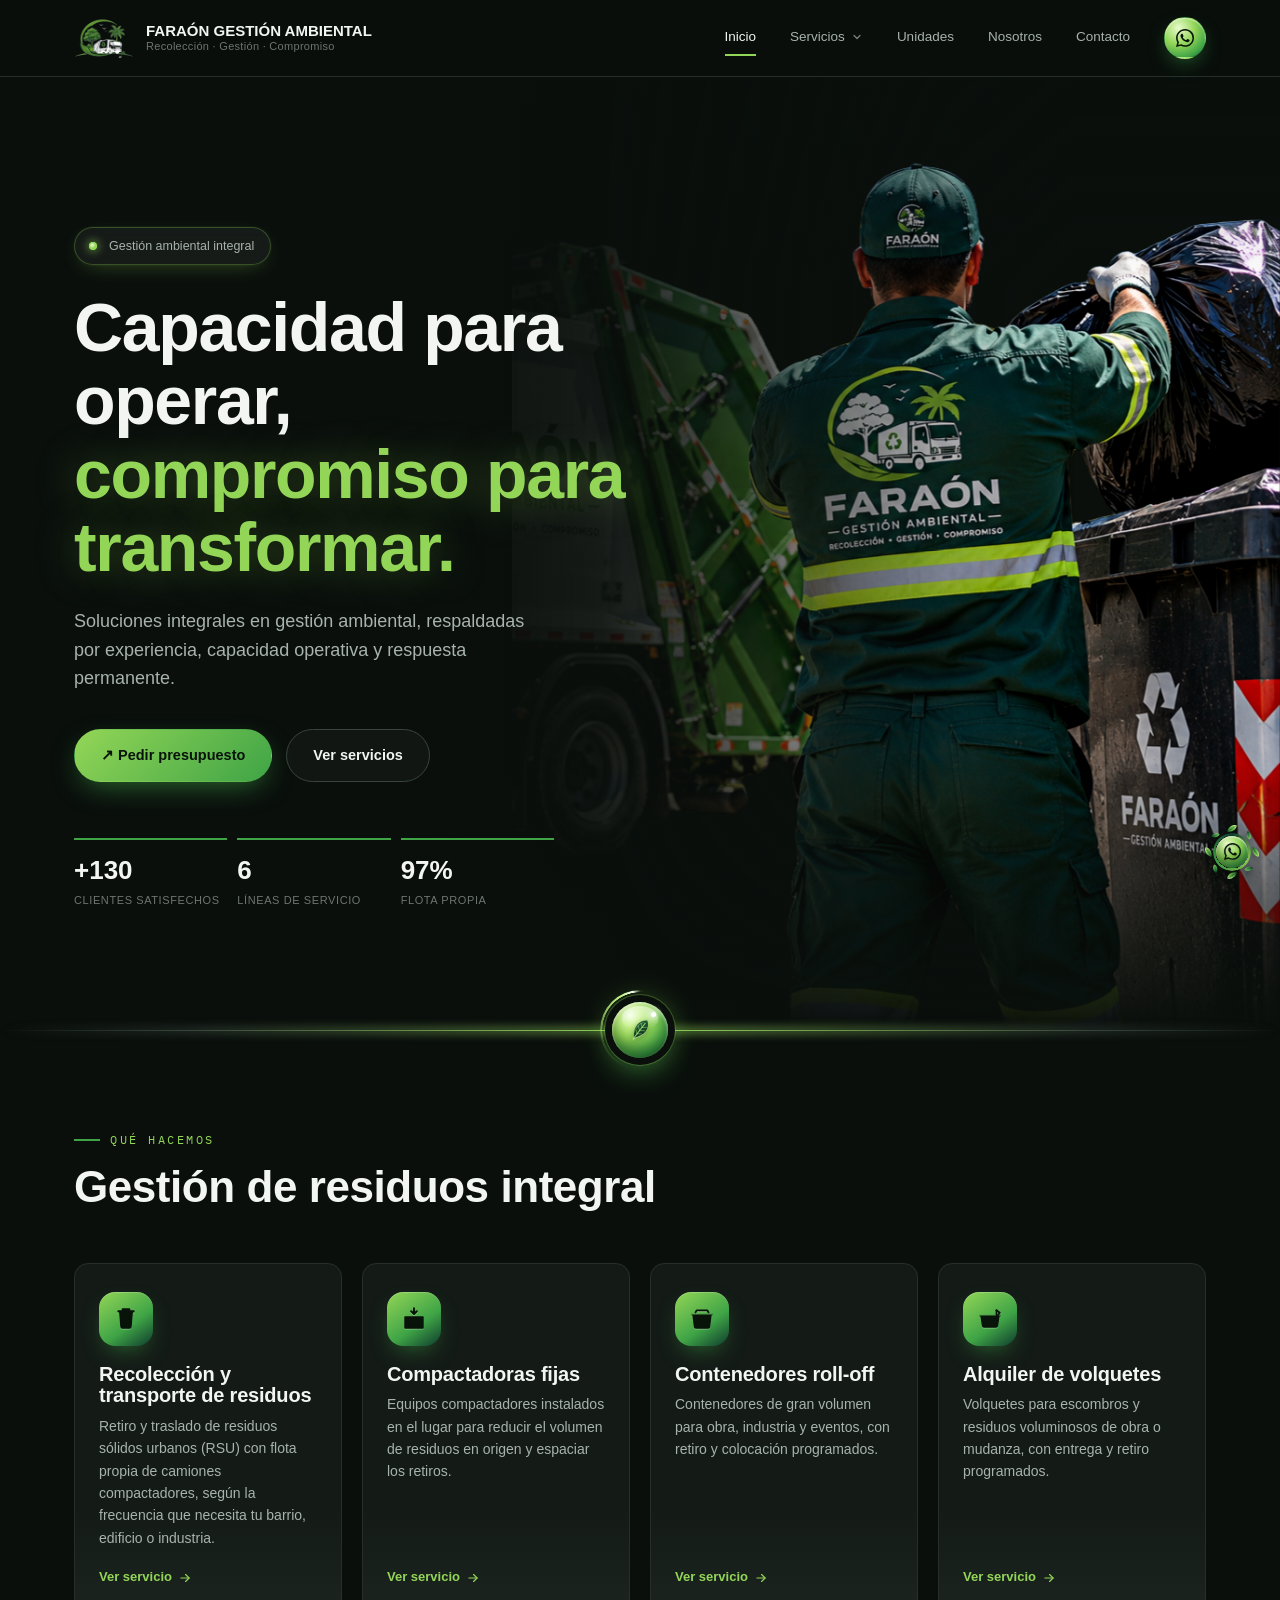
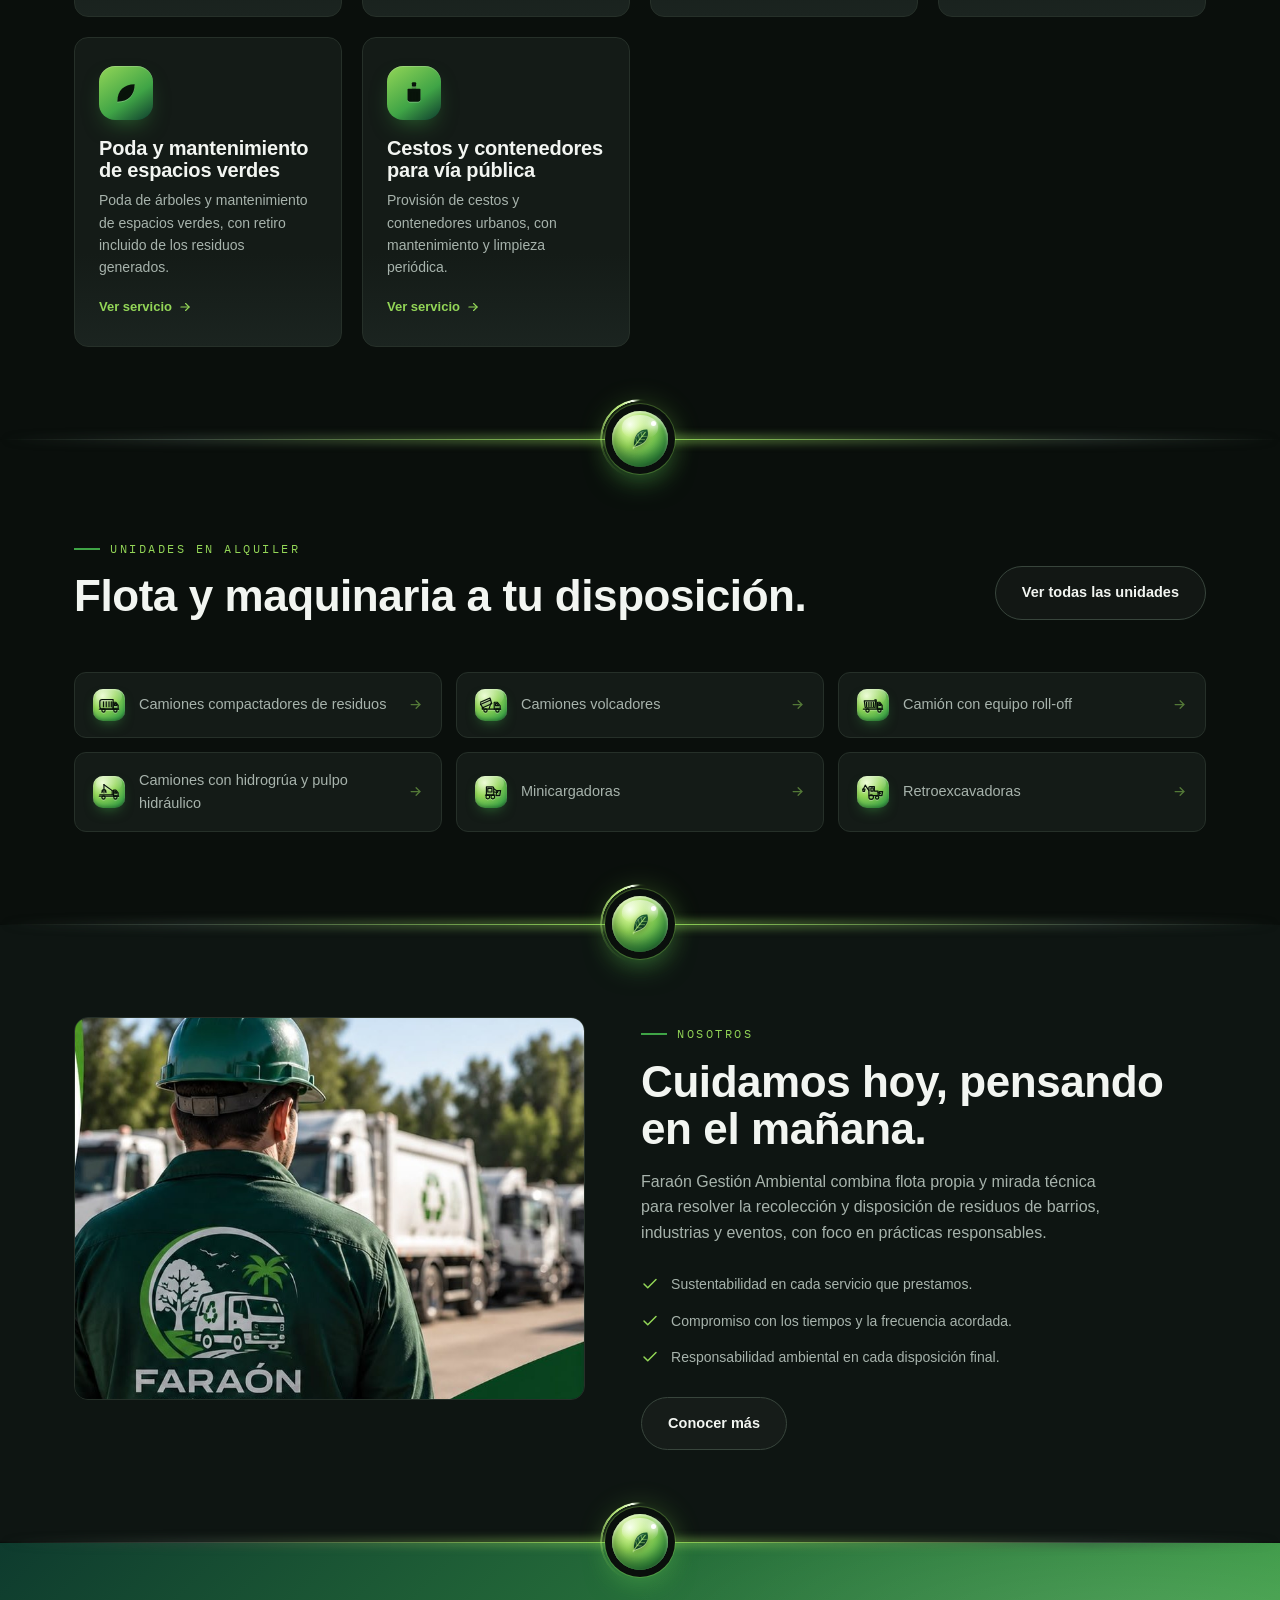
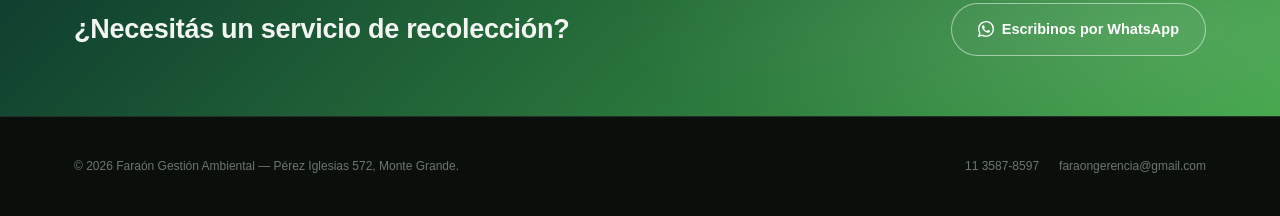
==== commit d1c73e2d: "Agrega la foto real del camion compactador en su tarjeta de Unidades (recortada 16:10 y optimizada a" ====
--- a/index.html
+++ b/index.html
@@ -10,7 +10,7 @@
 <link rel="preconnect" href="https://fonts.gstatic.com" crossorigin />
 <link rel="stylesheet" href="https://api.fontshare.com/v2/css?f[]=clash-display@500,600,700&f[]=general-sans@400,500,600,700&display=swap" />
 <link href="https://fonts.googleapis.com/css2?family=IBM+Plex+Mono:wght@500;600&display=swap" rel="stylesheet" />
-<link rel="stylesheet" href="css/style.css?v=30" />
+<link rel="stylesheet" href="css/style.css?v=31" />
 </head>
 <body class="home">
 
--- a/css/style.css
+++ b/css/style.css
@@ -2153,7 +2153,7 @@
 /* panel superior con la unidad: cuadrícula técnica + resplandor */
 .unit-visual {
   position: relative;
-  height: 190px;
+  height: 220px;
   display: flex;
   align-items: center;
   justify-content: center;
@@ -2277,6 +2277,43 @@
   transform: translateX(4px);
 }
 
+/* Tarjetas con foto real de la unidad */
+.unit-photo {
+  position: absolute;
+  inset: 0;
+  width: 100%;
+  height: 100%;
+  object-fit: cover;
+  object-position: center 55%;
+  transition: transform 0.8s var(--ease-out), filter 0.4s ease;
+  filter: saturate(1.05) contrast(1.03);
+}
+.unit-card.has-photo:hover .unit-photo {
+  transform: scale(1.06);
+}
+.unit-card.has-photo .unit-icon {
+  display: none;
+}
+/* degradé abajo para fundir la foto con la tarjeta, y arriba para leer los carteles */
+.unit-card.has-photo .unit-visual::after {
+  left: 0;
+  right: 0;
+  top: 0;
+  bottom: 0;
+  height: auto;
+  border-radius: 0;
+  background:
+    linear-gradient(180deg, rgba(8, 13, 10, 0.55) 0%, transparent 28%),
+    linear-gradient(0deg, rgba(20, 27, 23, 0.95) 0%, rgba(20, 27, 23, 0.35) 22%, transparent 45%);
+}
+.unit-card.has-photo .unit-num,
+.unit-card.has-photo .unit-status {
+  z-index: 2;
+}
+.unit-card.has-photo .unit-num {
+  color: rgba(255, 255, 255, 0.8);
+}
+
 /* Adelanto en Inicio */
 .units-home-head {
   max-width: none;
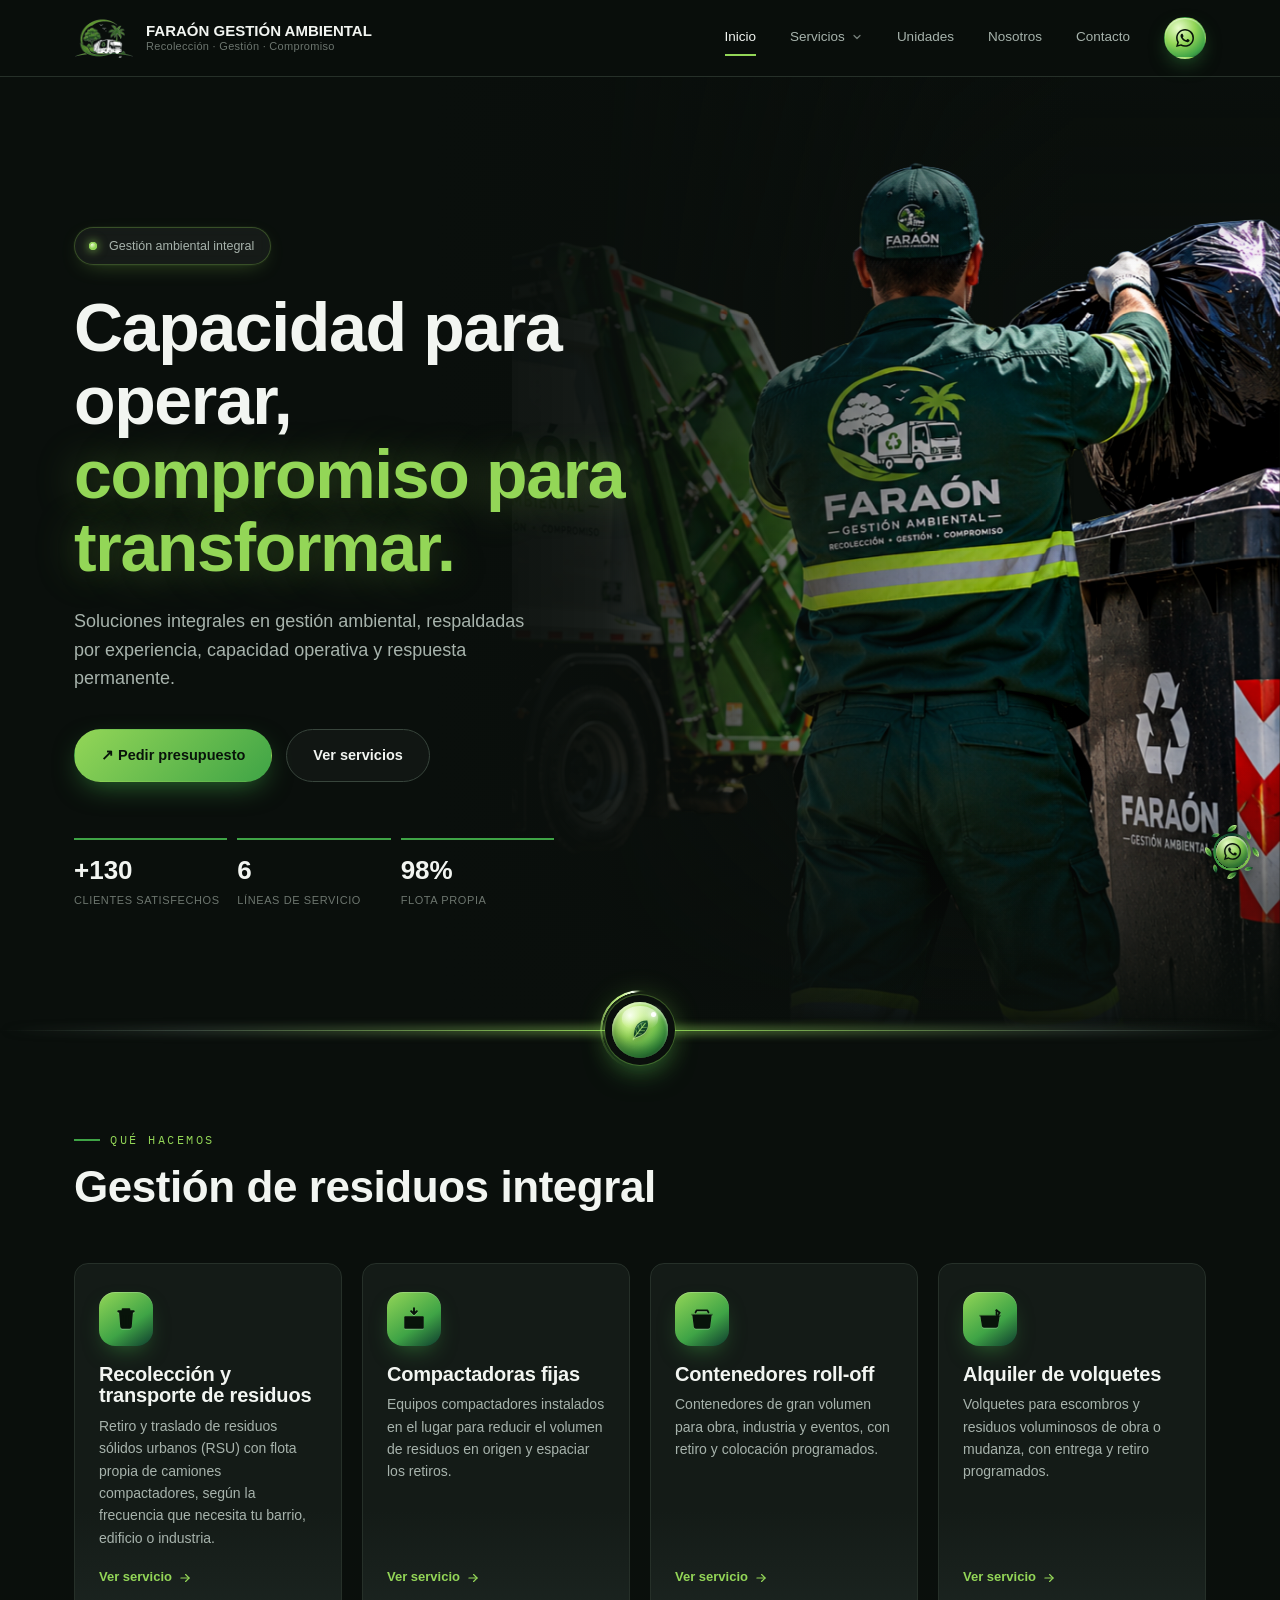
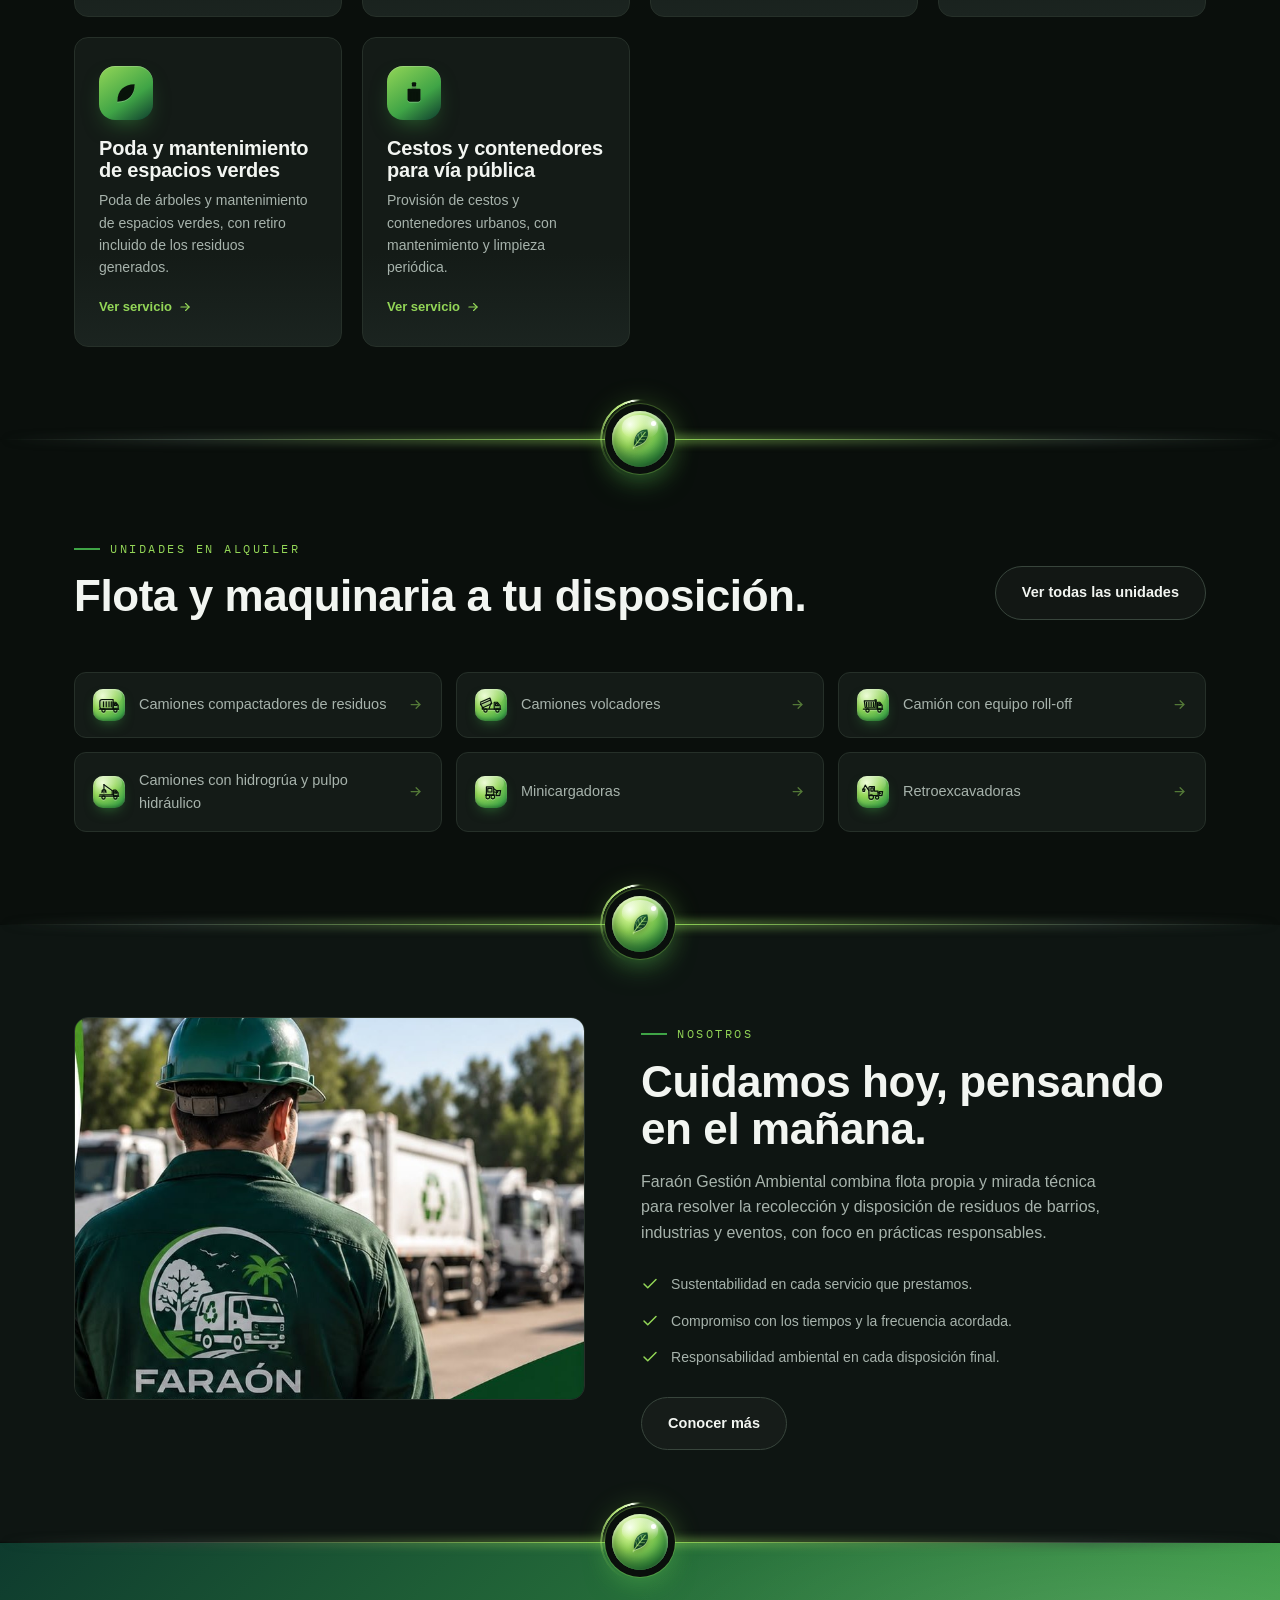
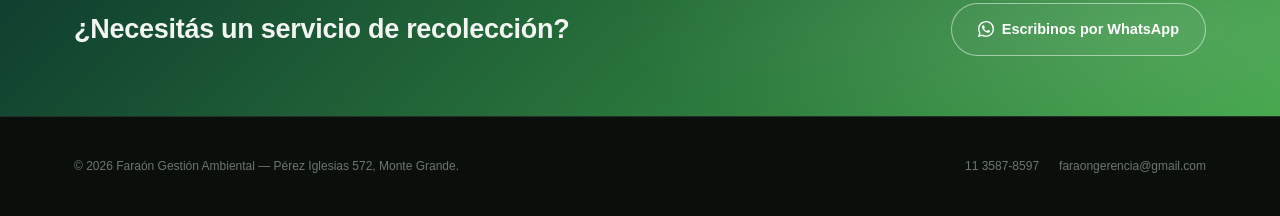
==== commit 31a6bc4b: "Permite agarrar la orbita de "Para quien es" y girarla a mano (mouse o dedo): las etiquetas siguen a" ====
--- a/index.html
+++ b/index.html
@@ -10,7 +10,7 @@
 <link rel="preconnect" href="https://fonts.gstatic.com" crossorigin />
 <link rel="stylesheet" href="https://api.fontshare.com/v2/css?f[]=clash-display@500,600,700&f[]=general-sans@400,500,600,700&display=swap" />
 <link href="https://fonts.googleapis.com/css2?family=IBM+Plex+Mono:wght@500;600&display=swap" rel="stylesheet" />
-<link rel="stylesheet" href="css/style.css?v=31" />
+<link rel="stylesheet" href="css/style.css?v=32" />
 </head>
 <body class="home">
 
@@ -172,6 +172,6 @@
   </div>
 </footer>
 
-<script src="js/main.js?v=21"></script>
+<script src="js/main.js?v=22"></script>
 </body>
 </html>
--- a/css/style.css
+++ b/css/style.css
@@ -1919,6 +1919,16 @@
   position: relative;
   display: block;
   height: 300px;
+  cursor: grab;
+  user-select: none;
+  -webkit-user-select: none;
+  touch-action: pan-y; /* en celular: deslizar al costado gira, vertical sigue scrolleando */
+}
+.svc-tags.is-orbit.is-dragging {
+  cursor: grabbing;
+}
+.svc-tags.is-orbit.is-dragging .svc-tag {
+  cursor: grabbing;
 }
 .svc-tags.is-orbit .svc-tag {
   position: absolute;
